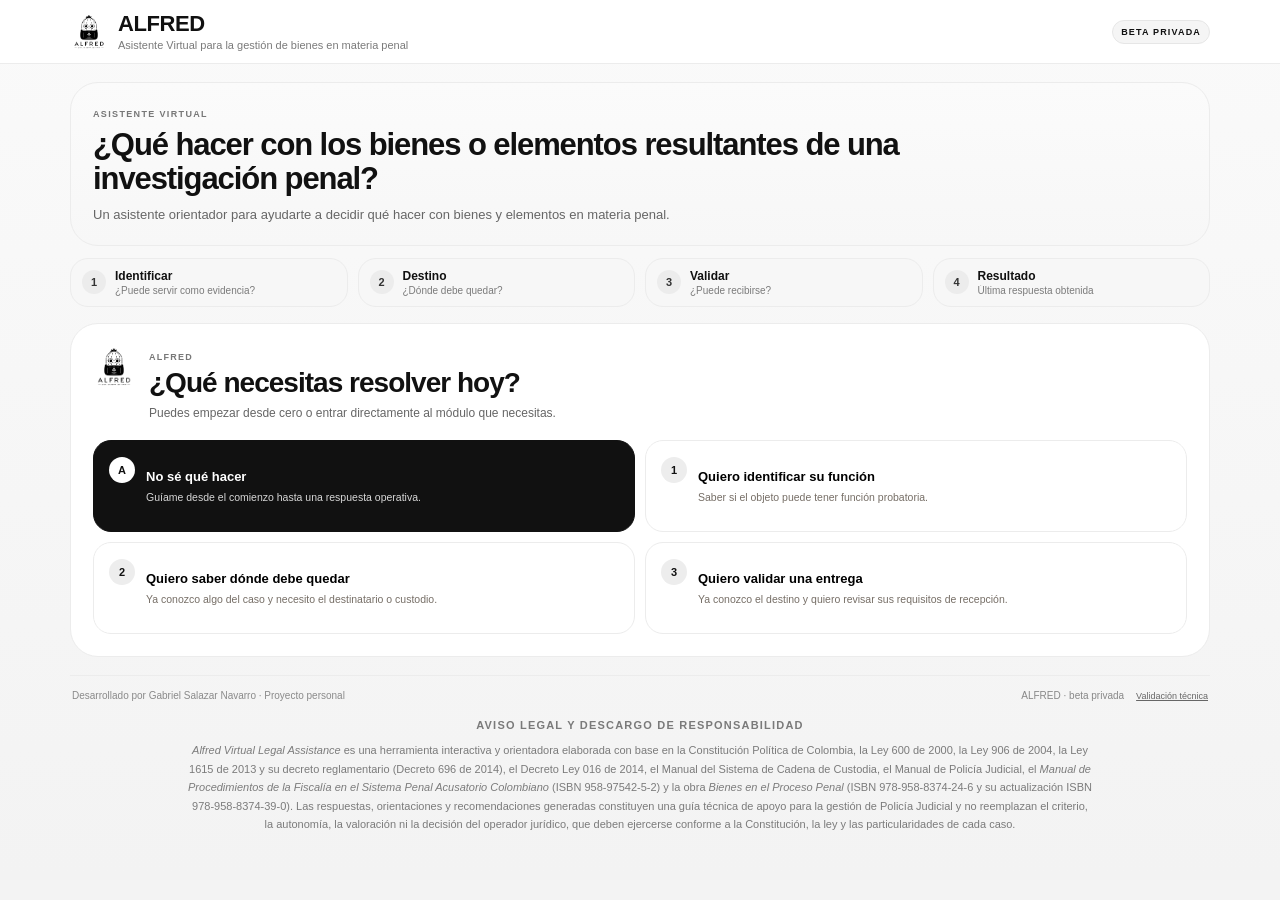
==== index.html @ ff70912f "ALFRED_webapp_v10_premium" ====
<!doctype html>
<html lang="es">
<head>
<meta charset="utf-8">
<meta name="viewport" content="width=device-width,initial-scale=1,viewport-fit=cover">
<meta name="theme-color" content="#171614">
<meta name="color-scheme" content="light">
<meta name="description" content="ALFRED: Asistente Virtual para la gestión de bienes en materia penal.">
<link rel="manifest" href="manifest.webmanifest">
<link rel="apple-touch-icon" href="assets/apple-touch-icon.png">
<link rel="icon" href="assets/icon-192.png">
<title>ALFRED · Asistente Virtual para la gestión de bienes en materia penal</title>
<link rel="stylesheet" href="styles.css">
</head>
<body>
<header class="topbar">
  <div class="topbarInner">
    <button id="brandHome" class="brand brandButton" type="button" aria-label="ALFRED, inicio">
      <img src="assets/alfred-mark.webp" alt="" class="brandMark">
      <span class="brandCopy"><strong>ALFRED</strong><small>Asistente Virtual para la gestión de bienes en materia penal</small></span>
    </button>
    <span class="beta">BETA PRIVADA</span>
  </div>
</header>

<div class="appShell">
  <section class="introPanel compactIntro">
    <div class="introCopy">
      <span class="eyebrow">ASISTENTE VIRTUAL</span>
      <h1>¿Qué hacer con los bienes o elementos resultantes de una investigación penal?</h1>
      <p>Un asistente orientador para ayudarte a decidir qué hacer con bienes y elementos en materia penal.</p>
    </div>
  </section>

  <nav class="phasebar interactivePhases" aria-label="Accesos de ALFRED">
    <button id="ph1" class="phase" type="button" data-module="identify"><b>1</b><span><strong>Identificar</strong><em>¿Puede servir como evidencia?</em></span></button>
    <button id="ph2" class="phase" type="button" data-module="destination"><b>2</b><span><strong>Destino</strong><em>¿Dónde debe quedar?</em></span></button>
    <button id="ph3" class="phase" type="button" data-module="validate"><b>3</b><span><strong>Validar</strong><em>¿Puede recibirse?</em></span></button>
    <button id="ph4" class="phase" type="button" data-module="result"><b>4</b><span><strong>Resultado</strong><em>Última respuesta obtenida</em></span></button>
  </nav>

  <div class="workspace">
    <aside id="routeSidebar" class="routeSidebar" aria-label="Ruta recorrida">
      <div class="routeHeader">
        <div><span class="routeLabel">Ruta recorrida</span><span id="routeCount" class="routeCount">0 pasos</span></div>
        <div class="routeActions"><button id="toggleRoute" class="textButton mobileOnly" type="button">Ver</button><button id="restart" class="textButton" type="button">Reiniciar</button></div>
      </div>
      <div id="routeBody" class="routeBody">
        <div id="history" class="history"></div>
        <button id="back" class="secondary fullWidth" disabled type="button">← Volver</button>
        <p class="sideHint">Responde hechos que puedas observar o verificar. No necesitas memorizar la norma.</p>
      </div>
    </aside>

    <main class="mainColumn">
      <div id="coherence" class="warn hidden"></div>

      <section id="homeCard" class="card homeCard">
        <div class="homeIntro">
          <img src="assets/alfred-mark.webp" alt="Alfred" class="homeAlfred">
          <div><span class="kicker">ALFRED</span><h2>¿Qué necesitas resolver hoy?</h2><p>Puedes empezar desde cero o entrar directamente al módulo que necesitas.</p></div>
        </div>
        <div class="moduleGrid">
          <button class="moduleCard featured" type="button" data-home="guided"><span class="moduleNumber">A</span><strong>No sé qué hacer</strong><small>Guíame desde el comienzo hasta una respuesta operativa.</small></button>
          <button class="moduleCard" type="button" data-home="identify"><span class="moduleNumber">1</span><strong>Quiero identificar su función</strong><small>Saber si el objeto puede tener función probatoria.</small></button>
          <button class="moduleCard" type="button" data-home="destination"><span class="moduleNumber">2</span><strong>Quiero saber dónde debe quedar</strong><small>Ya conozco algo del caso y necesito el destinatario o custodio.</small></button>
          <button class="moduleCard" type="button" data-home="validate"><span class="moduleNumber">3</span><strong>Quiero validar una entrega</strong><small>Ya conozco el destino y quiero revisar sus requisitos de recepción.</small></button>
        </div>
      </section>

      <section id="directDestCard" class="card hidden">
        <div class="cardHead"><span class="kicker">ACCESO DIRECTO · DESTINO</span><span class="assistantPill">Alfred orienta</span></div>
        <h2>¿Qué clase de elemento o bien tienes?</h2>
        <p class="intro">Este acceso es útil si ya conoces la categoría general. Si alguna opción te genera duda, vuelve a la ruta completa.</p>
        <div id="directDestOptions" class="options categoryOptions"></div>
        <div class="buttons"><button id="destGuided" class="secondary" type="button">No estoy seguro · usar ruta completa</button></div>
      </section>

      <section id="directValidateCard" class="card hidden">
        <div class="cardHead"><span class="kicker">ACCESO DIRECTO · VALIDAR</span><span class="assistantPill">Alfred verifica</span></div>
        <h2>¿Dónde necesitas entregarlo o dejarlo?</h2>
        <p class="intro">Selecciona el destinatario que ya tienes identificado. Alfred abrirá directamente su checklist.</p>
        <label class="searchLabel" for="destinationSearch">Buscar destino</label>
        <input id="destinationSearch" class="searchInput" type="search" placeholder="Ej. Almacén, FEAB, SAE, DIAN, Medicina Legal…" autocomplete="off">
        <div id="popularDestinations" class="popularGrid"></div>
        <details class="allDestinations"><summary>Ver todos los destinos disponibles</summary><div id="allDestinationList" class="options destinationList"></div></details>
      </section>

      <section id="identifyResultCard" class="card withArt hidden">
        <img src="assets/alfred-mark.webp" alt="Alfred orientando" class="stageArt">
        <span class="kicker">IDENTIFICACIÓN DE FUNCIÓN</span><h2 id="identifyResultTitle"></h2>
        <div id="identifyResultBody"></div>
        <div class="buttons"><button id="identifyContinue" class="primary" type="button">Continuar hasta saber qué hacer</button><button id="identifyHome" class="secondary" type="button">Volver al inicio</button></div>
      </section>

      <section id="lastResultCard" class="card withArt hidden">
        <img src="assets/alfred-mark.webp" alt="Alfred con resultado" class="stageArt">
        <span class="kicker">ÚLTIMO RESULTADO</span><h2 id="lastResultTitle">Tu último resultado</h2>
        <div id="lastResultBody"></div>
        <div class="buttons"><button id="lastResultNew" class="primary" type="button">Nueva consulta</button></div>
      </section>

      <section id="legalCard" class="card withArt hidden">
        <img src="assets/alfred-mark.webp" alt="Alfred preguntando" class="stageArt">
        <div class="cardHead"><div class="tags"><span id="nodeCode" class="tag internalCode"></span><span id="nodeKind" class="tag muted"></span></div><span class="assistantPill">Alfred te guía</span></div>
        <h2 id="nodeTitle"></h2>
        <p id="nodeIntro" class="intro"></p>
        <div id="options" class="options"></div>
        <button id="helpBtn" class="helpBtn" type="button">Alfred, explícame cómo decidir</button>
        <div id="helpPanel" class="helpPanel hidden"></div>
        <details class="legalDetails"><summary>Ver fundamento jurídico</summary><div id="legalDetails"></div></details>
      </section>

      <section id="destRouteCard" class="card withArt hidden">
        <img src="assets/alfred-mark.webp" alt="Alfred orientando" class="stageArt">
        <div class="cardHead"><div class="tags"><span id="drCode" class="tag internalCode"></span><span class="tag desttag">DESTINO</span></div><span class="assistantPill">Alfred orienta</span></div>
        <h2 id="drTitle"></h2><p id="drIntro" class="intro"></p>
        <div id="drOptions" class="options"></div>
        <button id="drHelpBtn" class="helpBtn" type="button">Alfred, explícame cómo decidir</button>
        <div id="drHelpPanel" class="helpPanel hidden"></div>
      </section>

      <section id="destinationCard" class="card withArt hidden">
        <img src="assets/alfred-mark.webp" alt="Alfred encontró el destino" class="stageArt">
        <div class="kicker">DESTINO QUE CORRESPONDE</div><h2 id="destTitle"></h2>
        <p class="destinationLead">Ya sabemos dónde debe quedar. Ahora puedes revisar si está listo para ser recibido allí.</p>
        <div id="destSummary" class="resultGrid"></div>
        <div class="buttons"><button id="validateBtn" class="primary" type="button">Validar requisitos de recepción</button><button id="destBack" class="secondary" type="button">← Revisar ruta</button></div>
        <details><summary>Ver fundamento del destino</summary><div id="destLegal"></div></details>
      </section>

      <section id="checkCard" class="card withArt hidden">
        <img src="assets/alfred-mark.webp" alt="Alfred verificando" class="stageArt">
        <div class="kicker">CHECKLIST DE RECEPCIÓN</div><h2 id="checkTitle"></h2>
        <p class="sub">Marca cada requisito según la situación real. Los requisitos condicionales permiten “No aplica”.</p>
        <div id="checkItems"></div>
        <div class="buttons"><button id="evaluateBtn" class="primary" type="button">Evaluar</button><button id="checkBack" class="secondary" type="button">← Volver al destino</button></div>
      </section>

      <section id="finalCard" class="card final withArt hidden">
        <img src="assets/alfred-mark.webp" alt="Alfred finalizó" class="stageArt">
        <div id="finalStatus" class="status"></div><h2 id="finalTitle"></h2>
        <div id="finalBody"></div>
        <div class="buttons"><button id="copy" class="primary" type="button">Copiar resultado</button><button id="again" class="secondary" type="button">Nueva consulta</button></div>
      </section>
    </main>
  </div>

  <footer class="footerBar">
    <div class="footerMini">Desarrollado por Gabriel Salazar Navarro · Proyecto personal</div>
    <div class="footerMeta"><span>ALFRED · beta privada</span><button id="testsBtn" class="footerLink" type="button">Validación técnica</button></div>
  </footer>
  <section class="legalDisclaimer">
    <h3>Aviso legal y descargo de responsabilidad</h3>
    <p><em>Alfred Virtual Legal Assistance</em> es una herramienta interactiva y orientadora elaborada con base en la Constitución Política de Colombia, la Ley 600 de 2000, la Ley 906 de 2004, la Ley 1615 de 2013 y su decreto reglamentario (Decreto 696 de 2014), el Decreto Ley 016 de 2014, el Manual del Sistema de Cadena de Custodia, el Manual de Policía Judicial, el <em>Manual de Procedimientos de la Fiscalía en el Sistema Penal Acusatorio Colombiano</em> (ISBN 958-97542-5-2) y la obra <em>Bienes en el Proceso Penal</em> (ISBN 978-958-8374-24-6 y su actualización ISBN 978-958-8374-39-0). Las respuestas, orientaciones y recomendaciones generadas constituyen una guía técnica de apoyo para la gestión de Policía Judicial y no reemplazan el criterio, la autonomía, la valoración ni la decisión del operador jurídico, que deben ejercerse conforme a la Constitución, la ley y las particularidades de cada caso.</p>
  </section>
</div>

<div id="modal" class="modal hidden"><div class="modalbox"><div class="modalhead"><div><span class="eyebrow">VALIDACIÓN TÉCNICA</span><h2>Casos de prueba de ALFRED</h2></div><button id="closeModal" class="modalGhost" type="button">Cerrar</button></div><div id="testList"></div></div></div>
<script src="data.js"></script><script src="app.js"></script>
</body></html>
---- styles.css ----
:root{
 --bg:#f7f6f3; --paper:#ffffff; --ink:#191816; --ink2:#2b2926; --muted:#716c66;
 --line:#e5e1dc; --line2:#efebe6; --gold:#ad7f53; --goldSoft:#f4ece3;
 --green:#2d6651; --greenBg:#eef7f2; --red:#974b45; --redBg:#fff3f1;
 --shadow:0 16px 42px rgba(28,23,18,.07); --shadowSm:0 7px 22px rgba(28,23,18,.045);
 --max:1180px;
}
*{box-sizing:border-box} html{scroll-behavior:smooth;background:var(--bg)} body{margin:0;background:linear-gradient(180deg,#fbfaf8 0,#f7f6f3 100%);color:var(--ink);font-family:Inter,Segoe UI,Arial,sans-serif;-webkit-font-smoothing:antialiased} button{font:inherit} .hidden{display:none!important}
.topbar{height:64px;background:rgba(255,255,255,.92);backdrop-filter:blur(12px);border-bottom:1px solid var(--line);position:sticky;top:0;z-index:20}.topbarInner{height:100%;max-width:var(--max);margin:auto;padding:0 20px;display:flex;align-items:center;justify-content:space-between}.brand{display:flex;align-items:center;gap:10px;color:inherit;text-decoration:none;min-width:0}.brandMark{width:42px;height:42px;object-fit:contain}.brandCopy{min-width:0}.brandCopy strong{display:block;font-family:Georgia,'Times New Roman',serif;font-size:22px;letter-spacing:.025em;line-height:1}.brandCopy small{display:block;font-size:11px;color:var(--muted);margin-top:4px;white-space:nowrap;overflow:hidden;text-overflow:ellipsis}.beta{font-size:9px;font-weight:900;letter-spacing:.13em;color:#755638;border:1px solid #decdbd;background:#faf5ef;border-radius:999px;padding:6px 8px}
.appShell{max-width:var(--max);margin:auto;padding:18px 20px 26px}.introPanel{min-height:156px;display:grid;grid-template-columns:minmax(0,1fr) 126px;gap:24px;align-items:center;background:linear-gradient(135deg,#f2ede7,#fff 65%);border:1px solid var(--line);border-radius:22px;padding:25px 28px;box-shadow:var(--shadow)}.introCopy{max-width:860px}.eyebrow,.kicker{font-size:9px;letter-spacing:.15em;text-transform:uppercase;font-weight:900;color:#78583a}.introPanel h1{font-family:Georgia,'Times New Roman',serif;font-weight:600;letter-spacing:-.02em;font-size:31px;line-height:1.13;margin:7px 0 9px}.introPanel p{font-size:13px;line-height:1.52;color:#5f5953;margin:0;max-width:780px}.introAlfred{width:118px;height:118px;object-fit:cover;border-radius:22px;mix-blend-mode:multiply;opacity:.92}
.phasebar{display:grid;grid-template-columns:repeat(4,1fr);gap:8px;margin:12px 0 16px}.phase{min-width:0;border:1px solid var(--line);background:#fff;border-radius:14px;padding:10px 11px;display:flex;align-items:center;gap:9px;color:var(--muted)}.phase b{display:grid;place-items:center;flex:0 0 auto;width:24px;height:24px;border-radius:50%;background:#f0ede9;color:#625a52;font-size:11px}.phase strong{display:block;font-size:11px;color:#3b3631}.phase em{display:block;font-style:normal;font-size:9px;margin-top:2px;white-space:nowrap;overflow:hidden;text-overflow:ellipsis}.phase.active{border-color:#d7c0aa;background:#fcf8f4;box-shadow:var(--shadowSm)}.phase.active b{background:var(--gold);color:#fff}
.workspace{display:grid;grid-template-columns:236px minmax(0,1fr);gap:18px;align-items:start}.routeSidebar{position:sticky;top:82px;background:#fff;border:1px solid var(--line);border-radius:18px;padding:14px;box-shadow:var(--shadowSm);max-height:calc(100vh - 102px);overflow:auto}.routeHeader{display:flex;align-items:center;justify-content:space-between;gap:8px;margin-bottom:9px}.routeLabel{display:block;font-size:9px;font-weight:900;letter-spacing:.13em;text-transform:uppercase;color:var(--muted)}.routeCount{display:block;font-size:10px;color:#938a82;margin-top:3px}.textButton{border:0;background:transparent;color:#795a3b;font-size:10px;font-weight:800;cursor:pointer;padding:4px}.textButton:hover{text-decoration:underline}.history{display:grid;gap:7px;margin-bottom:10px}.hist{background:#fdfcfa;border:1px solid var(--line2);border-left:3px solid #d7bea7;border-radius:10px;padding:8px 9px;font-size:10px}.hist b{display:block;color:#413a34;line-height:1.3;margin-bottom:2px}.hist span{color:#7d756e;line-height:1.3}.sideHint{font-size:10px;line-height:1.45;color:#81786f;background:#faf7f4;border:1px solid var(--line2);border-radius:11px;padding:9px;margin:10px 0 0}.fullWidth{width:100%}
.mainColumn{min-width:0}.warn{padding:11px 13px;border-radius:12px;font-size:11px;line-height:1.45;margin-bottom:12px;background:var(--redBg);border:1px solid #ead1ce}.card{position:relative;overflow:hidden;background:#fff;border:1px solid var(--line);border-radius:20px;padding:22px 24px;box-shadow:var(--shadow)}.withArt{padding-right:112px}.stageArt{position:absolute;right:18px;top:18px;width:72px;height:72px;object-fit:cover;border-radius:17px;mix-blend-mode:multiply;opacity:.92;pointer-events:none}.cardHead{display:flex;justify-content:space-between;align-items:center;gap:10px;flex-wrap:wrap}.tags{display:flex;gap:6px;align-items:center}.internalCode{display:none}.tag{font-size:8px;font-weight:900;letter-spacing:.08em;border:1px solid var(--line);background:#f7f4f1;color:#736b63;border-radius:999px;padding:5px 7px}.tag.desttag{background:#eef6f2;color:var(--green)}.assistantPill{font-size:9px;font-weight:800;color:#755334;background:var(--goldSoft);border:1px solid #ead8c6;border-radius:999px;padding:6px 8px}.card h2{font-family:Georgia,'Times New Roman',serif;font-weight:600;letter-spacing:-.018em;color:#25211e;font-size:28px;line-height:1.16;margin:10px 0 8px}.intro{font-size:13px;line-height:1.52;color:#655e57;margin:0 0 9px;max-width:780px}.question{font-size:18px;line-height:1.5;font-weight:680;color:#302b27;margin:0 0 18px;max-width:820px}.sub,.destinationLead{font-size:12px;line-height:1.5;color:var(--muted)}.options{display:grid;gap:9px}.option{position:relative;width:100%;text-align:left;background:#fff;border:1px solid var(--line);border-radius:14px;padding:13px 42px 13px 14px;cursor:pointer;box-shadow:0 4px 12px rgba(28,23,18,.025);transition:.16s ease}.option:after{content:'›';position:absolute;right:14px;top:50%;transform:translateY(-50%);font-size:20px;color:#a18a75}.option:hover{border-color:#d2b99f;background:#fdf9f5;transform:translateY(-1px);box-shadow:0 8px 20px rgba(28,23,18,.05)}.option strong{display:block;font-size:13px;color:#332e29;line-height:1.35}.option small{display:block;font-size:11px;color:#7a7169;margin-top:3px;line-height:1.38}.helpBtn{margin-top:15px;border:1px solid #e7d8ca;background:#fbf7f3;color:#6b4c31;border-radius:13px;padding:10px 12px;font-size:11px;font-weight:800;cursor:pointer}.helpPanel{margin-top:9px;border:1px solid #eadfd5;background:#fcfaf8;border-radius:14px;padding:12px}.helpLayout{display:grid;grid-template-columns:64px minmax(0,1fr);gap:11px}.helpMascot{width:64px;height:64px;object-fit:cover;border-radius:14px;mix-blend-mode:multiply}.helpNote{border-left:2px solid #d2b69c;padding-left:10px}.helpPanel h3{font-size:9px;letter-spacing:.12em;text-transform:uppercase;color:#78583b;margin:0 0 4px}.helpPanel p{font-size:11px;line-height:1.5;color:#5d554e;margin:0 0 10px}.helpPanel p:last-child{margin-bottom:0}
details{border-top:1px solid var(--line2);margin-top:18px;padding-top:12px}summary{cursor:pointer;color:#66584b;font-size:11px;font-weight:800}.detailGrid,.resultGrid{display:grid;grid-template-columns:1fr 1fr;gap:9px;margin-top:11px}.block{background:#fff;border:1px solid var(--line2);border-radius:12px;padding:10px 11px}.block.full{grid-column:1/-1}.block h3{margin:0 0 4px;font-size:8px;letter-spacing:.09em;text-transform:uppercase;color:#81786f}.block p{margin:0;font-size:11px;line-height:1.46;color:#544d46;white-space:pre-line}.buttons{display:flex;gap:8px;flex-wrap:wrap;margin-top:17px}.primary,.secondary{border-radius:11px;padding:9px 12px;font-size:11px;font-weight:800;cursor:pointer}.primary{background:#1c1916;color:#fff;border:1px solid #1c1916}.primary:hover{background:#2a2520}.secondary{background:#fff;color:#302b26;border:1px solid var(--line)}.secondary:disabled{opacity:.4}.checkItem{background:#fff;border:1px solid var(--line2);border-radius:14px;padding:12px;margin-bottom:8px}.checkHead{display:flex;justify-content:space-between;gap:8px}.checkHead b{font-size:12px;line-height:1.35}.cond{font-size:8px;color:#7c736b;border:1px solid var(--line2);background:#f6f3f0;border-radius:999px;padding:4px 6px;white-space:nowrap}.checkItem p{font-size:11px;line-height:1.45}.tri{display:flex;gap:6px;flex-wrap:wrap}.tri button{background:#fff;border:1px solid var(--line);border-radius:9px;padding:7px 9px;font-size:10px;cursor:pointer}.tri button.sel-yes{background:var(--greenBg);border-color:#b5d0c3;color:var(--green);font-weight:800}.tri button.sel-no{background:var(--redBg);border-color:#e2c0bc;color:var(--red);font-weight:800}.tri button.sel-na{background:#f3f0ec;font-weight:800}.status{display:inline-block;border-radius:999px;padding:6px 9px;font-size:9px;font-weight:900;letter-spacing:.08em;margin-bottom:5px}.status.good{background:var(--greenBg);color:var(--green)}.status.bad{background:var(--redBg);color:var(--red)}.status.mid{background:#f6efe6;color:#78552f}.missing{border-left:3px solid #c47a72;background:#fff8f7;padding:9px 10px;margin:7px 0;border-radius:0 9px 9px 0;font-size:11px}.missing b{display:block;margin-bottom:3px}
.footerBar{margin-top:18px;border-top:1px solid var(--line);padding:15px 2px 0;display:flex;align-items:center;justify-content:space-between;gap:20px;color:#817970;font-size:9px}.footerCredit{display:flex;align-items:center;gap:10px}.footerLogo{width:72px;height:auto;opacity:.72}.footerMeta{display:flex;gap:12px;align-items:center}.footerLink{border:0;background:transparent;color:#7f6246;font-size:9px;cursor:pointer;text-decoration:underline;padding:0}
.modal{position:fixed;inset:0;background:rgba(18,15,12,.44);backdrop-filter:blur(8px);padding:24px;overflow:auto;z-index:40}.modalbox{max-width:980px;margin:auto;background:#fff;border-radius:20px;padding:20px;box-shadow:var(--shadow)}.modalhead{display:flex;justify-content:space-between;gap:16px;border-bottom:1px solid var(--line);padding-bottom:11px}.modalhead h2{font-family:Georgia,'Times New Roman',serif;margin:4px 0 0;font-size:24px}.modalGhost{background:#fff;border:1px solid var(--line);border-radius:10px;padding:8px 10px;cursor:pointer}.test{border:1px solid var(--line2);border-radius:12px;padding:11px;margin-top:8px;font-size:11px}.pass{display:inline-block;background:var(--greenBg);color:var(--green);padding:3px 6px;border-radius:999px;font-size:8px;font-weight:900}.testcode{font-family:Consolas,monospace;background:#f7f3ef;border-radius:7px;padding:7px;font-size:9px;line-height:1.4}
/* Responsive mobile web app */
@media(max-width:760px){
 .topbar{height:58px}.topbarInner{padding:0 12px}.brandMark{width:37px;height:37px}.brandCopy strong{font-size:20px}.brandCopy small{font-size:9px;max-width:230px}.appShell{padding:10px 10px 18px}.introPanel{min-height:0;grid-template-columns:minmax(0,1fr) 74px;gap:9px;border-radius:17px;padding:17px 15px}.introPanel h1{font-size:23px;line-height:1.15;margin:5px 0 7px}.introPanel p{font-size:11px;line-height:1.47}.introAlfred{width:70px;height:70px;border-radius:15px}.eyebrow{font-size:8px}.phasebar{display:flex;overflow-x:auto;gap:6px;margin:9px 0 10px;padding-bottom:2px;scrollbar-width:none}.phasebar::-webkit-scrollbar{display:none}.phase{flex:0 0 128px;padding:8px 9px;border-radius:12px}.phase b{width:21px;height:21px;font-size:10px}.phase strong{font-size:10px}.phase em{font-size:8px}.workspace{display:flex;flex-direction:column;gap:9px}.routeSidebar{position:relative;top:auto;order:0;max-height:none;border-radius:14px;padding:10px;overflow:visible}.routeHeader{margin-bottom:6px}.history{display:flex;overflow-x:auto;gap:6px;margin:5px 0 8px;padding-bottom:2px;scrollbar-width:none}.history::-webkit-scrollbar{display:none}.hist{flex:0 0 172px;padding:7px 8px;font-size:9px}.sideHint{display:none}.fullWidth{width:auto}.routeSidebar>.secondary{font-size:10px;padding:7px 10px}.mainColumn{order:1}.card{border-radius:17px;padding:17px 15px}.withArt{padding-right:72px}.stageArt{right:13px;top:13px;width:48px;height:48px;border-radius:12px}.assistantPill{display:none}.tag{font-size:7px;padding:4px 6px}.card h2{font-size:24px;margin-top:8px}.intro{font-size:12px;line-height:1.5}.question{font-size:16px;line-height:1.46;margin-bottom:15px}.options{gap:7px}.option{border-radius:12px;padding:12px 36px 12px 12px}.option strong{font-size:12px}.option small{font-size:10px}.helpBtn{width:100%;font-size:10px;padding:10px 11px;border-radius:12px}.helpLayout{grid-template-columns:48px minmax(0,1fr);gap:8px}.helpMascot{width:48px;height:48px;border-radius:10px}.helpPanel p{font-size:10px}.detailGrid,.resultGrid{grid-template-columns:1fr}.block.full{grid-column:auto}.block p{font-size:10px}.buttons{flex-direction:column}.buttons>*{width:100%;min-height:42px}.checkHead{flex-direction:column}.cond{align-self:flex-start}.footerBar{flex-direction:column;align-items:flex-start;gap:8px;padding-top:12px}.footerLogo{width:62px}.footerMeta{width:100%;justify-content:space-between}.modal{padding:10px}.modalbox{border-radius:16px;padding:14px}
}
/* Dedicated mobile preview even on desktop */
.forceMobile{max-width:430px;margin:0 auto;box-shadow:0 0 0 1px #ddd,0 20px 80px rgba(0,0,0,.12);min-height:100vh}.forceMobile .topbarInner,.forceMobile .appShell{max-width:430px}.forceMobile .topbar{height:58px}.forceMobile .brandMark{width:37px;height:37px}.forceMobile .brandCopy small{display:none}.forceMobile .appShell{padding:10px}.forceMobile .introPanel{grid-template-columns:minmax(0,1fr) 74px;min-height:0;padding:17px 15px}.forceMobile .introPanel h1{font-size:23px}.forceMobile .introPanel p{font-size:11px}.forceMobile .introAlfred{width:70px;height:70px}.forceMobile .phasebar{display:flex;overflow-x:auto}.forceMobile .phase{flex:0 0 128px}.forceMobile .workspace{display:flex;flex-direction:column;gap:9px}.forceMobile .routeSidebar{position:relative;top:auto;max-height:none;padding:10px}.forceMobile .history{display:flex;overflow-x:auto}.forceMobile .hist{flex:0 0 172px}.forceMobile .sideHint{display:none}.forceMobile .card{padding:17px 15px}.forceMobile .withArt{padding-right:72px}.forceMobile .stageArt{width:48px;height:48px;right:13px;top:13px}.forceMobile .assistantPill{display:none}.forceMobile .card h2{font-size:24px}.forceMobile .question{font-size:16px}.forceMobile .detailGrid,.forceMobile .resultGrid{grid-template-columns:1fr}.forceMobile .buttons{flex-direction:column}.forceMobile .buttons>*{width:100%}.forceMobile .footerBar{flex-direction:column;align-items:flex-start}
/* desktop preview keeps desktop proportions */
.forceDesktop .appShell,.forceDesktop .topbarInner{max-width:1180px}


/* ===== v0.9 structural UX ===== */
.brandButton{border:0;background:transparent;padding:0;cursor:pointer;text-align:left}.brandCopy small{max-width:430px}.compactIntro{display:block;min-height:0;padding:20px 22px}.compactIntro h1{font-size:27px;max-width:850px}.compactIntro p{max-width:800px}.interactivePhases .phase{border:1px solid var(--line);cursor:pointer;text-align:left;font-family:inherit}.interactivePhases .phase:hover{border-color:#d0b79d;background:#fdf9f5}.homeMode .routeSidebar{display:none}.homeMode .workspace{grid-template-columns:1fr}.homeMode .mainColumn{max-width:none}.homeCard{padding:22px}.homeIntro{display:grid;grid-template-columns:80px minmax(0,1fr);gap:16px;align-items:center;margin-bottom:18px}.homeAlfred{width:76px;height:76px;border-radius:17px;object-fit:cover;mix-blend-mode:multiply}.kicker{font-size:9px;font-weight:900;letter-spacing:.14em;color:#7b5a3e}.homeIntro h2{margin:3px 0 5px}.homeIntro p{margin:0;color:var(--muted);font-size:12px;line-height:1.5}.moduleGrid{display:grid;grid-template-columns:repeat(2,minmax(0,1fr));gap:10px}.moduleCard{position:relative;border:1px solid var(--line);background:#fff;border-radius:16px;padding:16px 16px 16px 52px;text-align:left;cursor:pointer;min-height:92px}.moduleCard:hover{border-color:#d2b99f;background:#fdf9f5;transform:translateY(-1px)}.moduleCard.featured{background:#1d1a17;color:#fff;border-color:#1d1a17}.moduleCard.featured small{color:#d9d1ca}.moduleNumber{position:absolute;left:15px;top:16px;width:26px;height:26px;border-radius:50%;display:grid;place-items:center;background:#efe5dc;color:#6d4c31;font-size:11px;font-weight:900}.featured .moduleNumber{background:#c9a57e;color:#fff}.moduleCard strong{display:block;font-size:13px;line-height:1.35;margin-bottom:5px}.moduleCard small{display:block;color:#766e66;font-size:10.5px;line-height:1.42}.categoryOptions{grid-template-columns:1fr 1fr}.searchLabel{display:block;font-size:10px;font-weight:800;letter-spacing:.08em;text-transform:uppercase;color:#7a7169;margin:14px 0 6px}.searchInput{width:100%;border:1px solid var(--line);background:#fff;border-radius:13px;padding:12px 13px;font:inherit;font-size:12px;outline:none}.searchInput:focus{border-color:#cdb59c;box-shadow:0 0 0 3px rgba(184,138,89,.08)}.popularGrid{display:grid;grid-template-columns:repeat(2,minmax(0,1fr));gap:8px;margin-top:12px}.miniDest{border:1px solid var(--line);background:#fff;border-radius:12px;padding:11px;text-align:left;cursor:pointer}.miniDest:hover{background:#fdf9f5;border-color:#d2b99f}.miniDest strong{font-size:11px;line-height:1.35}.allDestinations{margin-top:13px}.destinationList{margin-top:10px}.emptyResult{padding:16px;background:#faf7f3;border:1px solid var(--line);border-radius:14px}.emptyResult p{font-size:12px;line-height:1.5;margin-top:0}.routeActions{display:flex;gap:8px}.mobileOnly{display:none}.stageArt{mix-blend-mode:multiply}
/* One question per screen: the H2 is the only question; intro is explanatory prose. */
.card h2{max-width:820px}.intro{max-width:820px}
@media(max-width:760px){
 .compactIntro{padding:15px 14px}.compactIntro h1{font-size:22px}.compactIntro p{font-size:10.5px}.interactivePhases .phase{flex:0 0 126px}.homeCard{padding:15px}.homeIntro{grid-template-columns:58px minmax(0,1fr);gap:10px}.homeAlfred{width:56px;height:56px;border-radius:13px}.moduleGrid{grid-template-columns:1fr}.moduleCard{min-height:78px}.categoryOptions{grid-template-columns:1fr}.popularGrid{grid-template-columns:1fr}.mobileOnly{display:inline}.routeBody.mobileCollapsed{display:none}.routeSidebar{padding:9px}.routeHeader{margin-bottom:0}.workspace{gap:8px}.withArt{padding-right:68px}.stageArt{width:46px;height:46px}.footerCredit span{display:none}
}
.forceMobile .moduleGrid{grid-template-columns:1fr}.forceMobile .categoryOptions{grid-template-columns:1fr}.forceMobile .popularGrid{grid-template-columns:1fr}.forceMobile .mobileOnly{display:inline}.forceMobile .routeBody.mobileCollapsed{display:none}.forceMobile .homeIntro{grid-template-columns:58px minmax(0,1fr)}.forceMobile .homeAlfred{width:56px;height:56px}.forceMobile.homeMode .routeSidebar{display:none}.forceMobile.homeMode .workspace{display:block}


/* ===== v1.0 premium monochrome aesthetic ===== */
:root{
 --bg:#f3f3f3; --paper:#ffffff; --ink:#111111; --ink2:#1b1b1b; --muted:#6f6f6f;
 --line:#e6e6e6; --line2:#f0f0f0; --gold:#111111; --goldSoft:#f6f6f6;
 --shadow:0 12px 40px rgba(0,0,0,.05); --shadowSm:0 6px 18px rgba(0,0,0,.04);
}
html{background:var(--bg)}
body{background:linear-gradient(180deg,#fafafa 0,#f3f3f3 100%); color:var(--ink);}
.topbar{background:rgba(255,255,255,.94); border-bottom:1px solid #ececec;}
.brandMark{width:38px;height:38px;filter:grayscale(1) contrast(1.15)}
.brandCopy strong{font-family:Inter,Segoe UI,Arial,sans-serif;font-weight:800;letter-spacing:-.02em;font-size:22px}
.brandCopy small{font-size:11px;color:#7a7a7a}
.beta{color:#111;background:#f5f5f5;border-color:#e6e6e6}
.compactIntro{background:linear-gradient(180deg,#fbfbfb,#f7f7f7); border:1px solid #ececec; border-radius:28px; box-shadow:none;}
.eyebrow,.kicker{color:#777}
.compactIntro h1,.card h2,.modalhead h2{font-family:Inter,Segoe UI,Arial,sans-serif;font-weight:800;letter-spacing:-.035em;color:#111}
.compactIntro h1{font-size:31px;line-height:1.1}
.compactIntro p,.intro,.sub,.destinationLead,.homeIntro p{color:#666}
.phasebar{gap:10px}
.phase,.interactivePhases .phase{background:#f7f7f7;border:1px solid #ececec;border-radius:18px;box-shadow:none;color:#666}
.phase b{background:#ececec;color:#333}
.phase strong{font-size:12px;color:#111}
.phase em{font-size:10px;color:#7b7b7b}
.phase.active{background:#ffffff;border-color:#dddddd;box-shadow:none}
.phase.active b{background:#111;color:#fff}
.routeSidebar{background:#fbfbfb;border:1px solid #ececec;border-radius:22px;box-shadow:none}
.routeLabel,.aside-title{color:#707070}
.hist{background:#fff;border:1px solid #ededed;border-left:3px solid #111; border-radius:14px}
.hist b{color:#111}.hist span,.sideHint,.routeCount{color:#767676}
.card{background:#fff;border:1px solid #ececec;border-radius:28px;box-shadow:none}
.withArt{padding-right:24px}
.stageArt,.homeAlfred{width:42px;height:42px;border-radius:0;mix-blend-mode:normal;opacity:1;filter:grayscale(1) contrast(1.1);object-fit:contain;background:transparent}
.stageArt{position:static;display:block;margin-bottom:8px}
.homeIntro{grid-template-columns:42px minmax(0,1fr);gap:14px;align-items:start}
.cardHead{margin-bottom:6px}.assistantPill{background:#f6f6f6;border-color:#ececec;color:#444}
.option,.moduleCard,.miniDest,.searchInput,.block,.checkItem,.helpPanel{border-color:#ececec;box-shadow:none}
.option,.moduleCard,.miniDest,.block,.checkItem{border-radius:18px}
.option:hover,.moduleCard:hover,.miniDest:hover,.interactivePhases .phase:hover{background:#fafafa;border-color:#d9d9d9;transform:none;box-shadow:none}
.moduleCard.featured{background:#111;border-color:#111;color:#fff}
.moduleCard.featured small{color:#d8d8d8}
.moduleNumber{background:#ededed;color:#111}.featured .moduleNumber{background:#fff;color:#111}
.helpBtn{background:#111;color:#fff;border:1px solid #111;border-radius:14px}
.helpBtn:hover{background:#242424}
.helpPanel{background:#fafafa;border-radius:18px}.helpPanel h3{color:#555}.helpNote{border-left:2px solid #111}
summary{color:#333}
.primary{background:#111;border-color:#111;color:#fff;border-radius:14px}
.primary:hover{background:#222}
.secondary{background:#fff;border:1px solid #e5e5e5;color:#111;border-radius:14px}
.searchInput{background:#fff;border-radius:16px}.searchInput:focus{border-color:#999;box-shadow:0 0 0 3px rgba(0,0,0,.04)}
.footerBar{margin-top:18px;padding-top:14px;border-top:1px solid #ececec;display:flex;justify-content:space-between;align-items:center;color:#888;font-size:10px}
.footerLogo{display:none}.footerMini{font-size:10px;color:#8a8a8a}.footerLink{color:#666}
.legalDisclaimer{max-width:920px;margin:18px auto 6px;padding:0 8px 8px;text-align:center}
.legalDisclaimer h3{margin:0 0 10px;font-size:11px;letter-spacing:.11em;text-transform:uppercase;color:#7a7a7a;font-weight:800}
.legalDisclaimer p{margin:0 auto;font-size:11px;line-height:1.68;color:#7b7b7b;text-align:center}
.legalDisclaimer em{font-style:italic}
.status.mid{background:#f3f3f3;color:#444}
.emptyResult{background:#fafafa;border-color:#ececec}
.modalbox{border:1px solid #ececec;box-shadow:0 20px 80px rgba(0,0,0,.12)}
.testcode{background:#f7f7f7}
@media(max-width:760px){
 .compactIntro{padding:17px 16px;border-radius:22px}
 .compactIntro h1{font-size:24px}
 .phase,.interactivePhases .phase{border-radius:15px}
 .routeSidebar,.card{border-radius:18px}
 .withArt{padding-right:15px}
 .stageArt{width:34px;height:34px;margin-bottom:6px}
 .homeIntro{grid-template-columns:34px minmax(0,1fr)}
 .legalDisclaimer{padding-bottom:4px}
 .legalDisclaimer p{font-size:10px;line-height:1.6}
}
.forceMobile .withArt{padding-right:15px}
.forceMobile .stageArt{position:static;width:34px;height:34px;margin-bottom:6px}
.forceMobile .homeIntro{grid-template-columns:34px minmax(0,1fr)}
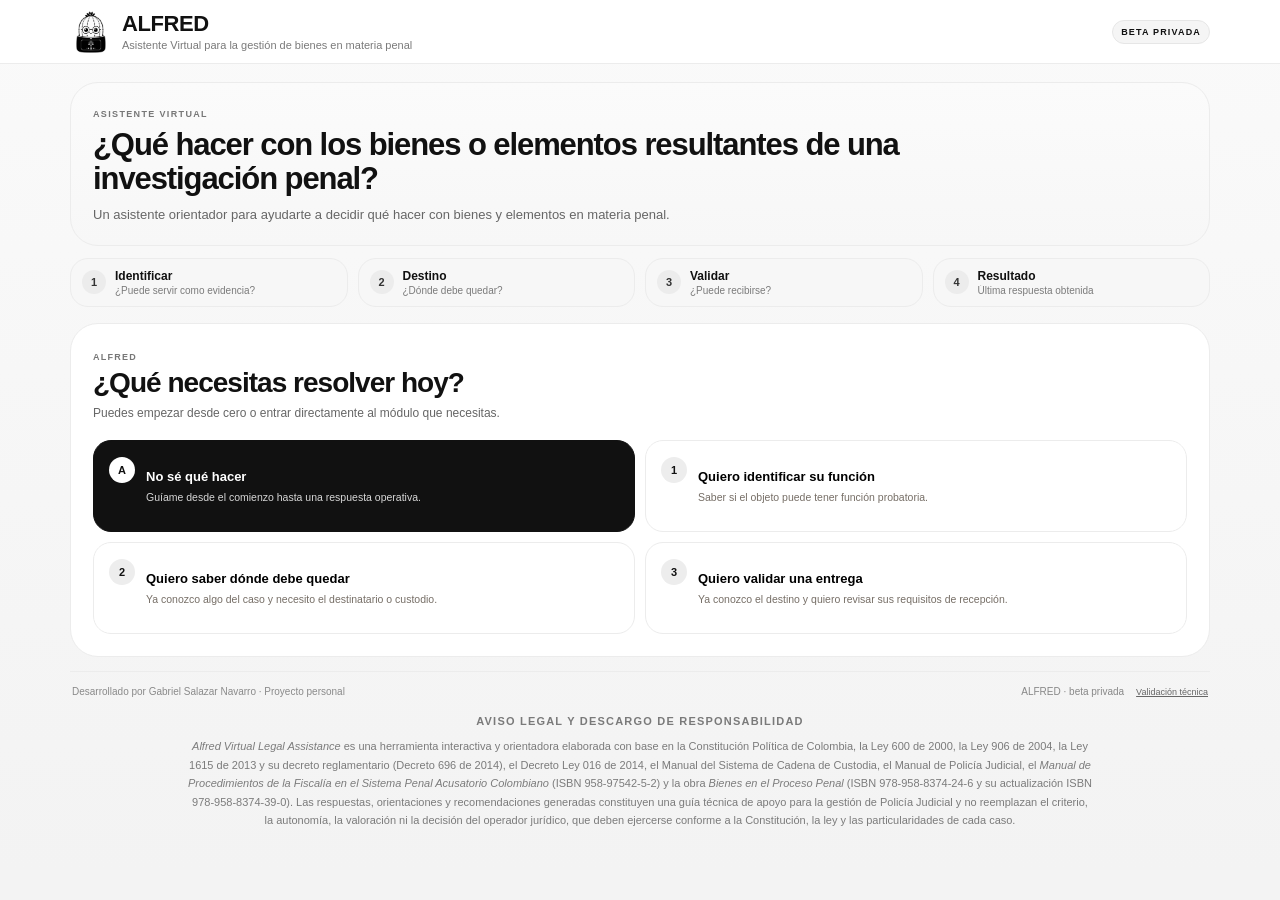
==== commit 23d244b8: "ALFRED Web App v1.1 Branding" ====
--- a/index.html
+++ b/index.html
@@ -6,9 +6,19 @@
 <meta name="theme-color" content="#171614">
 <meta name="color-scheme" content="light">
 <meta name="description" content="ALFRED: Asistente Virtual para la gestión de bienes en materia penal.">
+<meta property="og:type" content="website">
+<meta property="og:title" content="ALFRED">
+<meta property="og:description" content="Asistente Virtual para la gestión de bienes en materia penal">
+<meta property="og:url" content="https://gasalanava.github.io/AlfredVirtualLegalAssistanceGaSaLaNaVa/">
+<meta property="og:image" content="https://gasalanava.github.io/AlfredVirtualLegalAssistanceGaSaLaNaVa/assets/alfred-social-preview.jpg">
+<meta property="og:image:alt" content="ALFRED, asistente virtual para la gestión de bienes en materia penal">
+<meta name="twitter:card" content="summary_large_image">
+<meta name="twitter:title" content="ALFRED">
+<meta name="twitter:description" content="Asistente Virtual para la gestión de bienes en materia penal">
+<meta name="twitter:image" content="https://gasalanava.github.io/AlfredVirtualLegalAssistanceGaSaLaNaVa/assets/alfred-social-preview.jpg">
 <link rel="manifest" href="manifest.webmanifest">
-<link rel="apple-touch-icon" href="assets/apple-touch-icon.png">
-<link rel="icon" href="assets/icon-192.png">
+<link rel="apple-touch-icon" href="assets/alfred-official-logo.jpg">
+<link rel="icon" href="assets/alfred-official-logo.jpg">
 <title>ALFRED · Asistente Virtual para la gestión de bienes en materia penal</title>
 <link rel="stylesheet" href="styles.css">
 </head>
@@ -16,7 +26,7 @@
 <header class="topbar">
   <div class="topbarInner">
     <button id="brandHome" class="brand brandButton" type="button" aria-label="ALFRED, inicio">
-      <img src="assets/alfred-mark.webp" alt="" class="brandMark">
+      <img src="assets/alfred-official-logo.jpg" alt="ALFRED" class="brandMark">
       <span class="brandCopy"><strong>ALFRED</strong><small>Asistente Virtual para la gestión de bienes en materia penal</small></span>
     </button>
     <span class="beta">BETA PRIVADA</span>
@@ -50,6 +60,9 @@
         <button id="back" class="secondary fullWidth" disabled type="button">← Volver</button>
         <p class="sideHint">Responde hechos que puedas observar o verificar. No necesitas memorizar la norma.</p>
       </div>
+      <div class="sidebarBrandPanel">
+        <img src="assets/alfred-official-lockup.jpg" alt="ALFRED · Asistente Virtual para la gestión de bienes en materia penal" class="sidebarBrandImage">
+      </div>
     </aside>
 
     <main class="mainColumn">
@@ -57,7 +70,6 @@
 
       <section id="homeCard" class="card homeCard">
         <div class="homeIntro">
-          <img src="assets/alfred-mark.webp" alt="Alfred" class="homeAlfred">
           <div><span class="kicker">ALFRED</span><h2>¿Qué necesitas resolver hoy?</h2><p>Puedes empezar desde cero o entrar directamente al módulo que necesitas.</p></div>
         </div>
         <div class="moduleGrid">
@@ -87,21 +99,18 @@
       </section>
 
       <section id="identifyResultCard" class="card withArt hidden">
-        <img src="assets/alfred-mark.webp" alt="Alfred orientando" class="stageArt">
         <span class="kicker">IDENTIFICACIÓN DE FUNCIÓN</span><h2 id="identifyResultTitle"></h2>
         <div id="identifyResultBody"></div>
         <div class="buttons"><button id="identifyContinue" class="primary" type="button">Continuar hasta saber qué hacer</button><button id="identifyHome" class="secondary" type="button">Volver al inicio</button></div>
       </section>
 
       <section id="lastResultCard" class="card withArt hidden">
-        <img src="assets/alfred-mark.webp" alt="Alfred con resultado" class="stageArt">
         <span class="kicker">ÚLTIMO RESULTADO</span><h2 id="lastResultTitle">Tu último resultado</h2>
         <div id="lastResultBody"></div>
         <div class="buttons"><button id="lastResultNew" class="primary" type="button">Nueva consulta</button></div>
       </section>
 
       <section id="legalCard" class="card withArt hidden">
-        <img src="assets/alfred-mark.webp" alt="Alfred preguntando" class="stageArt">
         <div class="cardHead"><div class="tags"><span id="nodeCode" class="tag internalCode"></span><span id="nodeKind" class="tag muted"></span></div><span class="assistantPill">Alfred te guía</span></div>
         <h2 id="nodeTitle"></h2>
         <p id="nodeIntro" class="intro"></p>
@@ -112,7 +121,6 @@
       </section>
 
       <section id="destRouteCard" class="card withArt hidden">
-        <img src="assets/alfred-mark.webp" alt="Alfred orientando" class="stageArt">
         <div class="cardHead"><div class="tags"><span id="drCode" class="tag internalCode"></span><span class="tag desttag">DESTINO</span></div><span class="assistantPill">Alfred orienta</span></div>
         <h2 id="drTitle"></h2><p id="drIntro" class="intro"></p>
         <div id="drOptions" class="options"></div>
@@ -121,7 +129,6 @@
       </section>
 
       <section id="destinationCard" class="card withArt hidden">
-        <img src="assets/alfred-mark.webp" alt="Alfred encontró el destino" class="stageArt">
         <div class="kicker">DESTINO QUE CORRESPONDE</div><h2 id="destTitle"></h2>
         <p class="destinationLead">Ya sabemos dónde debe quedar. Ahora puedes revisar si está listo para ser recibido allí.</p>
         <div id="destSummary" class="resultGrid"></div>
@@ -130,7 +137,6 @@
       </section>
 
       <section id="checkCard" class="card withArt hidden">
-        <img src="assets/alfred-mark.webp" alt="Alfred verificando" class="stageArt">
         <div class="kicker">CHECKLIST DE RECEPCIÓN</div><h2 id="checkTitle"></h2>
         <p class="sub">Marca cada requisito según la situación real. Los requisitos condicionales permiten “No aplica”.</p>
         <div id="checkItems"></div>
@@ -138,7 +144,6 @@
       </section>
 
       <section id="finalCard" class="card final withArt hidden">
-        <img src="assets/alfred-mark.webp" alt="Alfred finalizó" class="stageArt">
         <div id="finalStatus" class="status"></div><h2 id="finalTitle"></h2>
         <div id="finalBody"></div>
         <div class="buttons"><button id="copy" class="primary" type="button">Copiar resultado</button><button id="again" class="secondary" type="button">Nueva consulta</button></div>
--- a/styles.css
+++ b/styles.css
@@ -108,3 +108,19 @@
 .forceMobile .withArt{padding-right:15px}
 .forceMobile .stageArt{position:static;width:34px;height:34px;margin-bottom:6px}
 .forceMobile .homeIntro{grid-template-columns:34px minmax(0,1fr)}
+
+
+/* ===== v1.1 brand placement and social preview ===== */
+.brandMark{width:42px;height:42px;border-radius:10px;object-fit:cover;filter:none}
+.homeIntro{grid-template-columns:1fr !important;gap:0 !important}
+.homeAlfred,.stageArt{display:none !important}
+.withArt{padding-right:24px !important}
+.routeSidebar{display:flex;flex-direction:column;gap:14px}
+.sidebarBrandPanel{margin-top:2px;padding:10px 8px 2px;border-top:1px solid #ececec;display:flex;justify-content:center;align-items:center}
+.sidebarBrandImage{display:block;max-width:170px;width:100%;height:auto;object-fit:contain;filter:none}
+.footerBar{margin-top:14px}
+@media(max-width:760px){
+  .sidebarBrandPanel{padding-top:8px}
+  .sidebarBrandImage{max-width:145px}
+}
+.forceMobile .sidebarBrandImage{max-width:145px}
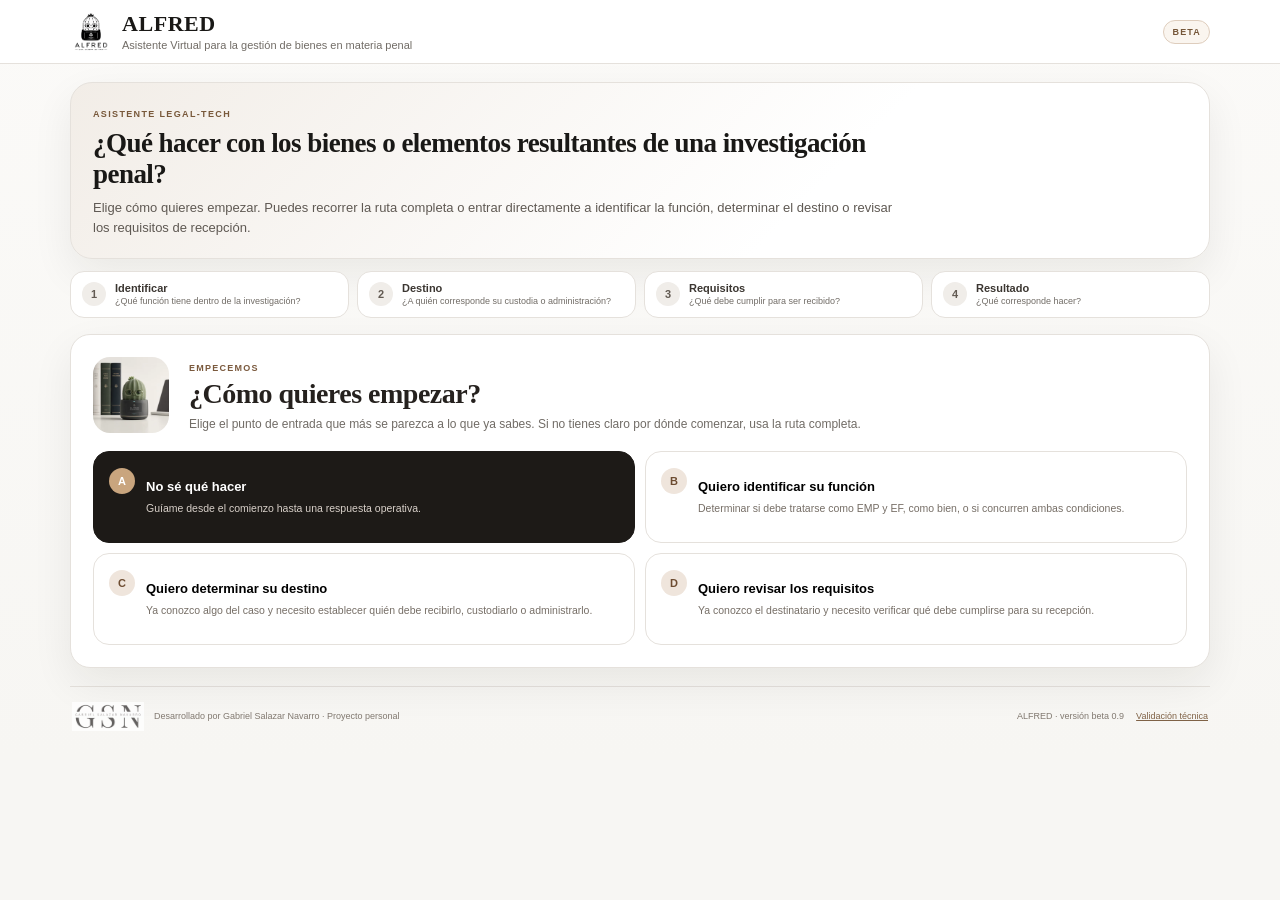
==== commit 617895b0: "ALFRED_webapp_v12" ====
--- a/index.html
+++ b/index.html
@@ -6,19 +6,9 @@
 <meta name="theme-color" content="#171614">
 <meta name="color-scheme" content="light">
 <meta name="description" content="ALFRED: Asistente Virtual para la gestión de bienes en materia penal.">
-<meta property="og:type" content="website">
-<meta property="og:title" content="ALFRED">
-<meta property="og:description" content="Asistente Virtual para la gestión de bienes en materia penal">
-<meta property="og:url" content="https://gasalanava.github.io/AlfredVirtualLegalAssistanceGaSaLaNaVa/">
-<meta property="og:image" content="https://gasalanava.github.io/AlfredVirtualLegalAssistanceGaSaLaNaVa/assets/alfred-social-preview.jpg">
-<meta property="og:image:alt" content="ALFRED, asistente virtual para la gestión de bienes en materia penal">
-<meta name="twitter:card" content="summary_large_image">
-<meta name="twitter:title" content="ALFRED">
-<meta name="twitter:description" content="Asistente Virtual para la gestión de bienes en materia penal">
-<meta name="twitter:image" content="https://gasalanava.github.io/AlfredVirtualLegalAssistanceGaSaLaNaVa/assets/alfred-social-preview.jpg">
 <link rel="manifest" href="manifest.webmanifest">
-<link rel="apple-touch-icon" href="assets/alfred-official-logo.jpg">
-<link rel="icon" href="assets/alfred-official-logo.jpg">
+<link rel="apple-touch-icon" href="assets/apple-touch-icon.png">
+<link rel="icon" href="assets/icon-192.png">
 <title>ALFRED · Asistente Virtual para la gestión de bienes en materia penal</title>
 <link rel="stylesheet" href="styles.css">
 </head>
@@ -26,27 +16,27 @@
 <header class="topbar">
   <div class="topbarInner">
     <button id="brandHome" class="brand brandButton" type="button" aria-label="ALFRED, inicio">
-      <img src="assets/alfred-official-logo.jpg" alt="ALFRED" class="brandMark">
+      <img src="assets/alfred-mark.webp" alt="" class="brandMark">
       <span class="brandCopy"><strong>ALFRED</strong><small>Asistente Virtual para la gestión de bienes en materia penal</small></span>
     </button>
-    <span class="beta">BETA PRIVADA</span>
+    <span class="beta">BETA</span>
   </div>
 </header>
 
 <div class="appShell">
   <section class="introPanel compactIntro">
     <div class="introCopy">
-      <span class="eyebrow">ASISTENTE VIRTUAL</span>
+      <span class="eyebrow">ASISTENTE LEGAL-TECH</span>
       <h1>¿Qué hacer con los bienes o elementos resultantes de una investigación penal?</h1>
-      <p>Un asistente orientador para ayudarte a decidir qué hacer con bienes y elementos en materia penal.</p>
+      <p>Elige cómo quieres empezar. Puedes recorrer la ruta completa o entrar directamente a identificar la función, determinar el destino o revisar los requisitos de recepción.</p>
     </div>
   </section>
 
-  <nav class="phasebar interactivePhases" aria-label="Accesos de ALFRED">
-    <button id="ph1" class="phase" type="button" data-module="identify"><b>1</b><span><strong>Identificar</strong><em>¿Puede servir como evidencia?</em></span></button>
-    <button id="ph2" class="phase" type="button" data-module="destination"><b>2</b><span><strong>Destino</strong><em>¿Dónde debe quedar?</em></span></button>
-    <button id="ph3" class="phase" type="button" data-module="validate"><b>3</b><span><strong>Validar</strong><em>¿Puede recibirse?</em></span></button>
-    <button id="ph4" class="phase" type="button" data-module="result"><b>4</b><span><strong>Resultado</strong><em>Última respuesta obtenida</em></span></button>
+  <nav class="phasebar interactivePhases" aria-label="Etapas de ALFRED">
+    <button id="ph1" class="phase" type="button" data-module="identify"><b>1</b><span><strong>Identificar</strong><em>¿Qué función tiene dentro de la investigación?</em></span></button>
+    <button id="ph2" class="phase" type="button" data-module="destination"><b>2</b><span><strong>Destino</strong><em>¿A quién corresponde su custodia o administración?</em></span></button>
+    <button id="ph3" class="phase" type="button" data-module="validate"><b>3</b><span><strong>Requisitos</strong><em>¿Qué debe cumplir para ser recibido?</em></span></button>
+    <button id="ph4" class="phase" type="button" data-module="result"><b>4</b><span><strong>Resultado</strong><em>¿Qué corresponde hacer?</em></span></button>
   </nav>
 
   <div class="workspace">
@@ -60,9 +50,6 @@
         <button id="back" class="secondary fullWidth" disabled type="button">← Volver</button>
         <p class="sideHint">Responde hechos que puedas observar o verificar. No necesitas memorizar la norma.</p>
       </div>
-      <div class="sidebarBrandPanel">
-        <img src="assets/alfred-official-lockup.jpg" alt="ALFRED · Asistente Virtual para la gestión de bienes en materia penal" class="sidebarBrandImage">
-      </div>
     </aside>
 
     <main class="mainColumn">
@@ -70,13 +57,14 @@
 
       <section id="homeCard" class="card homeCard">
         <div class="homeIntro">
-          <div><span class="kicker">ALFRED</span><h2>¿Qué necesitas resolver hoy?</h2><p>Puedes empezar desde cero o entrar directamente al módulo que necesitas.</p></div>
+          <img src="assets/alfred-main.webp" alt="Alfred" class="homeAlfred">
+          <div><span class="kicker">EMPECEMOS</span><h2>¿Cómo quieres empezar?</h2><p>Elige el punto de entrada que más se parezca a lo que ya sabes. Si no tienes claro por dónde comenzar, usa la ruta completa.</p></div>
         </div>
         <div class="moduleGrid">
           <button class="moduleCard featured" type="button" data-home="guided"><span class="moduleNumber">A</span><strong>No sé qué hacer</strong><small>Guíame desde el comienzo hasta una respuesta operativa.</small></button>
-          <button class="moduleCard" type="button" data-home="identify"><span class="moduleNumber">1</span><strong>Quiero identificar su función</strong><small>Saber si el objeto puede tener función probatoria.</small></button>
-          <button class="moduleCard" type="button" data-home="destination"><span class="moduleNumber">2</span><strong>Quiero saber dónde debe quedar</strong><small>Ya conozco algo del caso y necesito el destinatario o custodio.</small></button>
-          <button class="moduleCard" type="button" data-home="validate"><span class="moduleNumber">3</span><strong>Quiero validar una entrega</strong><small>Ya conozco el destino y quiero revisar sus requisitos de recepción.</small></button>
+          <button class="moduleCard" type="button" data-home="identify"><span class="moduleNumber">B</span><strong>Quiero identificar su función</strong><small>Determinar si debe tratarse como EMP y EF, como bien, o si concurren ambas condiciones.</small></button>
+          <button class="moduleCard" type="button" data-home="destination"><span class="moduleNumber">C</span><strong>Quiero determinar su destino</strong><small>Ya conozco algo del caso y necesito establecer quién debe recibirlo, custodiarlo o administrarlo.</small></button>
+          <button class="moduleCard" type="button" data-home="validate"><span class="moduleNumber">D</span><strong>Quiero revisar los requisitos</strong><small>Ya conozco el destinatario y necesito verificar qué debe cumplirse para su recepción.</small></button>
         </div>
       </section>
 
@@ -89,9 +77,9 @@
       </section>
 
       <section id="directValidateCard" class="card hidden">
-        <div class="cardHead"><span class="kicker">ACCESO DIRECTO · VALIDAR</span><span class="assistantPill">Alfred verifica</span></div>
-        <h2>¿Dónde necesitas entregarlo o dejarlo?</h2>
-        <p class="intro">Selecciona el destinatario que ya tienes identificado. Alfred abrirá directamente su checklist.</p>
+        <div class="cardHead"><span class="kicker">ACCESO DIRECTO · REQUISITOS</span><span class="assistantPill">Alfred verifica</span></div>
+        <h2>Selecciona el destinatario</h2>
+        <p class="intro">Elige la entidad, área o custodio que ya tienes identificado. Alfred te mostrará los requisitos de recepción aplicables.</p>
         <label class="searchLabel" for="destinationSearch">Buscar destino</label>
         <input id="destinationSearch" class="searchInput" type="search" placeholder="Ej. Almacén, FEAB, SAE, DIAN, Medicina Legal…" autocomplete="off">
         <div id="popularDestinations" class="popularGrid"></div>
@@ -99,18 +87,21 @@
       </section>
 
       <section id="identifyResultCard" class="card withArt hidden">
+        <img src="assets/alfred-idea.webp" alt="Alfred orientando" class="stageArt">
         <span class="kicker">IDENTIFICACIÓN DE FUNCIÓN</span><h2 id="identifyResultTitle"></h2>
         <div id="identifyResultBody"></div>
         <div class="buttons"><button id="identifyContinue" class="primary" type="button">Continuar hasta saber qué hacer</button><button id="identifyHome" class="secondary" type="button">Volver al inicio</button></div>
       </section>
 
       <section id="lastResultCard" class="card withArt hidden">
+        <img src="assets/alfred-done.webp" alt="Alfred con resultado" class="stageArt">
         <span class="kicker">ÚLTIMO RESULTADO</span><h2 id="lastResultTitle">Tu último resultado</h2>
         <div id="lastResultBody"></div>
         <div class="buttons"><button id="lastResultNew" class="primary" type="button">Nueva consulta</button></div>
       </section>
 
       <section id="legalCard" class="card withArt hidden">
+        <img src="assets/alfred-curious.webp" alt="Alfred preguntando" class="stageArt">
         <div class="cardHead"><div class="tags"><span id="nodeCode" class="tag internalCode"></span><span id="nodeKind" class="tag muted"></span></div><span class="assistantPill">Alfred te guía</span></div>
         <h2 id="nodeTitle"></h2>
         <p id="nodeIntro" class="intro"></p>
@@ -121,6 +112,7 @@
       </section>
 
       <section id="destRouteCard" class="card withArt hidden">
+        <img src="assets/alfred-idea.webp" alt="Alfred orientando" class="stageArt">
         <div class="cardHead"><div class="tags"><span id="drCode" class="tag internalCode"></span><span class="tag desttag">DESTINO</span></div><span class="assistantPill">Alfred orienta</span></div>
         <h2 id="drTitle"></h2><p id="drIntro" class="intro"></p>
         <div id="drOptions" class="options"></div>
@@ -129,14 +121,16 @@
       </section>
 
       <section id="destinationCard" class="card withArt hidden">
+        <img src="assets/alfred-idea.webp" alt="Alfred encontró el destino" class="stageArt">
         <div class="kicker">DESTINO QUE CORRESPONDE</div><h2 id="destTitle"></h2>
-        <p class="destinationLead">Ya sabemos dónde debe quedar. Ahora puedes revisar si está listo para ser recibido allí.</p>
+        <p class="destinationLead">Ya identificamos a quién corresponde su recepción, custodia o administración. Ahora puedes revisar los requisitos aplicables.</p>
         <div id="destSummary" class="resultGrid"></div>
-        <div class="buttons"><button id="validateBtn" class="primary" type="button">Validar requisitos de recepción</button><button id="destBack" class="secondary" type="button">← Revisar ruta</button></div>
+        <div class="buttons"><button id="validateBtn" class="primary" type="button">Revisar requisitos de recepción</button><button id="destBack" class="secondary" type="button">← Revisar ruta</button></div>
         <details><summary>Ver fundamento del destino</summary><div id="destLegal"></div></details>
       </section>
 
       <section id="checkCard" class="card withArt hidden">
+        <img src="assets/alfred-main.webp" alt="Alfred verificando" class="stageArt">
         <div class="kicker">CHECKLIST DE RECEPCIÓN</div><h2 id="checkTitle"></h2>
         <p class="sub">Marca cada requisito según la situación real. Los requisitos condicionales permiten “No aplica”.</p>
         <div id="checkItems"></div>
@@ -144,6 +138,7 @@
       </section>
 
       <section id="finalCard" class="card final withArt hidden">
+        <img src="assets/alfred-done.webp" alt="Alfred finalizó" class="stageArt">
         <div id="finalStatus" class="status"></div><h2 id="finalTitle"></h2>
         <div id="finalBody"></div>
         <div class="buttons"><button id="copy" class="primary" type="button">Copiar resultado</button><button id="again" class="secondary" type="button">Nueva consulta</button></div>
@@ -152,13 +147,9 @@
   </div>
 
   <footer class="footerBar">
-    <div class="footerMini">Desarrollado por Gabriel Salazar Navarro · Proyecto personal</div>
-    <div class="footerMeta"><span>ALFRED · beta privada</span><button id="testsBtn" class="footerLink" type="button">Validación técnica</button></div>
+    <div class="footerCredit"><img src="assets/gsn-logo.webp" alt="Gabriel Salazar Navarro" class="footerLogo"><span>Desarrollado por Gabriel Salazar Navarro · Proyecto personal</span></div>
+    <div class="footerMeta"><span>ALFRED · versión beta 0.9</span><button id="testsBtn" class="footerLink" type="button">Validación técnica</button></div>
   </footer>
-  <section class="legalDisclaimer">
-    <h3>Aviso legal y descargo de responsabilidad</h3>
-    <p><em>Alfred Virtual Legal Assistance</em> es una herramienta interactiva y orientadora elaborada con base en la Constitución Política de Colombia, la Ley 600 de 2000, la Ley 906 de 2004, la Ley 1615 de 2013 y su decreto reglamentario (Decreto 696 de 2014), el Decreto Ley 016 de 2014, el Manual del Sistema de Cadena de Custodia, el Manual de Policía Judicial, el <em>Manual de Procedimientos de la Fiscalía en el Sistema Penal Acusatorio Colombiano</em> (ISBN 958-97542-5-2) y la obra <em>Bienes en el Proceso Penal</em> (ISBN 978-958-8374-24-6 y su actualización ISBN 978-958-8374-39-0). Las respuestas, orientaciones y recomendaciones generadas constituyen una guía técnica de apoyo para la gestión de Policía Judicial y no reemplazan el criterio, la autonomía, la valoración ni la decisión del operador jurídico, que deben ejercerse conforme a la Constitución, la ley y las particularidades de cada caso.</p>
-  </section>
 </div>
 
 <div id="modal" class="modal hidden"><div class="modalbox"><div class="modalhead"><div><span class="eyebrow">VALIDACIÓN TÉCNICA</span><h2>Casos de prueba de ALFRED</h2></div><button id="closeModal" class="modalGhost" type="button">Cerrar</button></div><div id="testList"></div></div></div>
--- a/styles.css
+++ b/styles.css
@@ -9,7 +9,7 @@
 *{box-sizing:border-box} html{scroll-behavior:smooth;background:var(--bg)} body{margin:0;background:linear-gradient(180deg,#fbfaf8 0,#f7f6f3 100%);color:var(--ink);font-family:Inter,Segoe UI,Arial,sans-serif;-webkit-font-smoothing:antialiased} button{font:inherit} .hidden{display:none!important}
 .topbar{height:64px;background:rgba(255,255,255,.92);backdrop-filter:blur(12px);border-bottom:1px solid var(--line);position:sticky;top:0;z-index:20}.topbarInner{height:100%;max-width:var(--max);margin:auto;padding:0 20px;display:flex;align-items:center;justify-content:space-between}.brand{display:flex;align-items:center;gap:10px;color:inherit;text-decoration:none;min-width:0}.brandMark{width:42px;height:42px;object-fit:contain}.brandCopy{min-width:0}.brandCopy strong{display:block;font-family:Georgia,'Times New Roman',serif;font-size:22px;letter-spacing:.025em;line-height:1}.brandCopy small{display:block;font-size:11px;color:var(--muted);margin-top:4px;white-space:nowrap;overflow:hidden;text-overflow:ellipsis}.beta{font-size:9px;font-weight:900;letter-spacing:.13em;color:#755638;border:1px solid #decdbd;background:#faf5ef;border-radius:999px;padding:6px 8px}
 .appShell{max-width:var(--max);margin:auto;padding:18px 20px 26px}.introPanel{min-height:156px;display:grid;grid-template-columns:minmax(0,1fr) 126px;gap:24px;align-items:center;background:linear-gradient(135deg,#f2ede7,#fff 65%);border:1px solid var(--line);border-radius:22px;padding:25px 28px;box-shadow:var(--shadow)}.introCopy{max-width:860px}.eyebrow,.kicker{font-size:9px;letter-spacing:.15em;text-transform:uppercase;font-weight:900;color:#78583a}.introPanel h1{font-family:Georgia,'Times New Roman',serif;font-weight:600;letter-spacing:-.02em;font-size:31px;line-height:1.13;margin:7px 0 9px}.introPanel p{font-size:13px;line-height:1.52;color:#5f5953;margin:0;max-width:780px}.introAlfred{width:118px;height:118px;object-fit:cover;border-radius:22px;mix-blend-mode:multiply;opacity:.92}
-.phasebar{display:grid;grid-template-columns:repeat(4,1fr);gap:8px;margin:12px 0 16px}.phase{min-width:0;border:1px solid var(--line);background:#fff;border-radius:14px;padding:10px 11px;display:flex;align-items:center;gap:9px;color:var(--muted)}.phase b{display:grid;place-items:center;flex:0 0 auto;width:24px;height:24px;border-radius:50%;background:#f0ede9;color:#625a52;font-size:11px}.phase strong{display:block;font-size:11px;color:#3b3631}.phase em{display:block;font-style:normal;font-size:9px;margin-top:2px;white-space:nowrap;overflow:hidden;text-overflow:ellipsis}.phase.active{border-color:#d7c0aa;background:#fcf8f4;box-shadow:var(--shadowSm)}.phase.active b{background:var(--gold);color:#fff}
+.phasebar{display:grid;grid-template-columns:repeat(4,1fr);gap:8px;margin:12px 0 16px}.phase{min-width:0;border:1px solid var(--line);background:#fff;border-radius:14px;padding:10px 11px;display:flex;align-items:center;gap:9px;color:var(--muted)}.phase b{display:grid;place-items:center;flex:0 0 auto;width:24px;height:24px;border-radius:50%;background:#f0ede9;color:#625a52;font-size:11px}.phase strong{display:block;font-size:11px;color:#3b3631}.phase em{display:block;font-style:normal;font-size:9px;line-height:1.25;margin-top:2px;white-space:normal;overflow:visible;text-overflow:clip}.phase.active{border-color:#d7c0aa;background:#fcf8f4;box-shadow:var(--shadowSm)}.phase.active b{background:var(--gold);color:#fff}
 .workspace{display:grid;grid-template-columns:236px minmax(0,1fr);gap:18px;align-items:start}.routeSidebar{position:sticky;top:82px;background:#fff;border:1px solid var(--line);border-radius:18px;padding:14px;box-shadow:var(--shadowSm);max-height:calc(100vh - 102px);overflow:auto}.routeHeader{display:flex;align-items:center;justify-content:space-between;gap:8px;margin-bottom:9px}.routeLabel{display:block;font-size:9px;font-weight:900;letter-spacing:.13em;text-transform:uppercase;color:var(--muted)}.routeCount{display:block;font-size:10px;color:#938a82;margin-top:3px}.textButton{border:0;background:transparent;color:#795a3b;font-size:10px;font-weight:800;cursor:pointer;padding:4px}.textButton:hover{text-decoration:underline}.history{display:grid;gap:7px;margin-bottom:10px}.hist{background:#fdfcfa;border:1px solid var(--line2);border-left:3px solid #d7bea7;border-radius:10px;padding:8px 9px;font-size:10px}.hist b{display:block;color:#413a34;line-height:1.3;margin-bottom:2px}.hist span{color:#7d756e;line-height:1.3}.sideHint{font-size:10px;line-height:1.45;color:#81786f;background:#faf7f4;border:1px solid var(--line2);border-radius:11px;padding:9px;margin:10px 0 0}.fullWidth{width:100%}
 .mainColumn{min-width:0}.warn{padding:11px 13px;border-radius:12px;font-size:11px;line-height:1.45;margin-bottom:12px;background:var(--redBg);border:1px solid #ead1ce}.card{position:relative;overflow:hidden;background:#fff;border:1px solid var(--line);border-radius:20px;padding:22px 24px;box-shadow:var(--shadow)}.withArt{padding-right:112px}.stageArt{position:absolute;right:18px;top:18px;width:72px;height:72px;object-fit:cover;border-radius:17px;mix-blend-mode:multiply;opacity:.92;pointer-events:none}.cardHead{display:flex;justify-content:space-between;align-items:center;gap:10px;flex-wrap:wrap}.tags{display:flex;gap:6px;align-items:center}.internalCode{display:none}.tag{font-size:8px;font-weight:900;letter-spacing:.08em;border:1px solid var(--line);background:#f7f4f1;color:#736b63;border-radius:999px;padding:5px 7px}.tag.desttag{background:#eef6f2;color:var(--green)}.assistantPill{font-size:9px;font-weight:800;color:#755334;background:var(--goldSoft);border:1px solid #ead8c6;border-radius:999px;padding:6px 8px}.card h2{font-family:Georgia,'Times New Roman',serif;font-weight:600;letter-spacing:-.018em;color:#25211e;font-size:28px;line-height:1.16;margin:10px 0 8px}.intro{font-size:13px;line-height:1.52;color:#655e57;margin:0 0 9px;max-width:780px}.question{font-size:18px;line-height:1.5;font-weight:680;color:#302b27;margin:0 0 18px;max-width:820px}.sub,.destinationLead{font-size:12px;line-height:1.5;color:var(--muted)}.options{display:grid;gap:9px}.option{position:relative;width:100%;text-align:left;background:#fff;border:1px solid var(--line);border-radius:14px;padding:13px 42px 13px 14px;cursor:pointer;box-shadow:0 4px 12px rgba(28,23,18,.025);transition:.16s ease}.option:after{content:'›';position:absolute;right:14px;top:50%;transform:translateY(-50%);font-size:20px;color:#a18a75}.option:hover{border-color:#d2b99f;background:#fdf9f5;transform:translateY(-1px);box-shadow:0 8px 20px rgba(28,23,18,.05)}.option strong{display:block;font-size:13px;color:#332e29;line-height:1.35}.option small{display:block;font-size:11px;color:#7a7169;margin-top:3px;line-height:1.38}.helpBtn{margin-top:15px;border:1px solid #e7d8ca;background:#fbf7f3;color:#6b4c31;border-radius:13px;padding:10px 12px;font-size:11px;font-weight:800;cursor:pointer}.helpPanel{margin-top:9px;border:1px solid #eadfd5;background:#fcfaf8;border-radius:14px;padding:12px}.helpLayout{display:grid;grid-template-columns:64px minmax(0,1fr);gap:11px}.helpMascot{width:64px;height:64px;object-fit:cover;border-radius:14px;mix-blend-mode:multiply}.helpNote{border-left:2px solid #d2b69c;padding-left:10px}.helpPanel h3{font-size:9px;letter-spacing:.12em;text-transform:uppercase;color:#78583b;margin:0 0 4px}.helpPanel p{font-size:11px;line-height:1.5;color:#5d554e;margin:0 0 10px}.helpPanel p:last-child{margin-bottom:0}
 details{border-top:1px solid var(--line2);margin-top:18px;padding-top:12px}summary{cursor:pointer;color:#66584b;font-size:11px;font-weight:800}.detailGrid,.resultGrid{display:grid;grid-template-columns:1fr 1fr;gap:9px;margin-top:11px}.block{background:#fff;border:1px solid var(--line2);border-radius:12px;padding:10px 11px}.block.full{grid-column:1/-1}.block h3{margin:0 0 4px;font-size:8px;letter-spacing:.09em;text-transform:uppercase;color:#81786f}.block p{margin:0;font-size:11px;line-height:1.46;color:#544d46;white-space:pre-line}.buttons{display:flex;gap:8px;flex-wrap:wrap;margin-top:17px}.primary,.secondary{border-radius:11px;padding:9px 12px;font-size:11px;font-weight:800;cursor:pointer}.primary{background:#1c1916;color:#fff;border:1px solid #1c1916}.primary:hover{background:#2a2520}.secondary{background:#fff;color:#302b26;border:1px solid var(--line)}.secondary:disabled{opacity:.4}.checkItem{background:#fff;border:1px solid var(--line2);border-radius:14px;padding:12px;margin-bottom:8px}.checkHead{display:flex;justify-content:space-between;gap:8px}.checkHead b{font-size:12px;line-height:1.35}.cond{font-size:8px;color:#7c736b;border:1px solid var(--line2);background:#f6f3f0;border-radius:999px;padding:4px 6px;white-space:nowrap}.checkItem p{font-size:11px;line-height:1.45}.tri{display:flex;gap:6px;flex-wrap:wrap}.tri button{background:#fff;border:1px solid var(--line);border-radius:9px;padding:7px 9px;font-size:10px;cursor:pointer}.tri button.sel-yes{background:var(--greenBg);border-color:#b5d0c3;color:var(--green);font-weight:800}.tri button.sel-no{background:var(--redBg);border-color:#e2c0bc;color:var(--red);font-weight:800}.tri button.sel-na{background:#f3f0ec;font-weight:800}.status{display:inline-block;border-radius:999px;padding:6px 9px;font-size:9px;font-weight:900;letter-spacing:.08em;margin-bottom:5px}.status.good{background:var(--greenBg);color:var(--green)}.status.bad{background:var(--redBg);color:var(--red)}.status.mid{background:#f6efe6;color:#78552f}.missing{border-left:3px solid #c47a72;background:#fff8f7;padding:9px 10px;margin:7px 0;border-radius:0 9px 9px 0;font-size:11px}.missing b{display:block;margin-bottom:3px}
@@ -33,94 +33,3 @@
  .compactIntro{padding:15px 14px}.compactIntro h1{font-size:22px}.compactIntro p{font-size:10.5px}.interactivePhases .phase{flex:0 0 126px}.homeCard{padding:15px}.homeIntro{grid-template-columns:58px minmax(0,1fr);gap:10px}.homeAlfred{width:56px;height:56px;border-radius:13px}.moduleGrid{grid-template-columns:1fr}.moduleCard{min-height:78px}.categoryOptions{grid-template-columns:1fr}.popularGrid{grid-template-columns:1fr}.mobileOnly{display:inline}.routeBody.mobileCollapsed{display:none}.routeSidebar{padding:9px}.routeHeader{margin-bottom:0}.workspace{gap:8px}.withArt{padding-right:68px}.stageArt{width:46px;height:46px}.footerCredit span{display:none}
 }
 .forceMobile .moduleGrid{grid-template-columns:1fr}.forceMobile .categoryOptions{grid-template-columns:1fr}.forceMobile .popularGrid{grid-template-columns:1fr}.forceMobile .mobileOnly{display:inline}.forceMobile .routeBody.mobileCollapsed{display:none}.forceMobile .homeIntro{grid-template-columns:58px minmax(0,1fr)}.forceMobile .homeAlfred{width:56px;height:56px}.forceMobile.homeMode .routeSidebar{display:none}.forceMobile.homeMode .workspace{display:block}
-
-
-/* ===== v1.0 premium monochrome aesthetic ===== */
-:root{
- --bg:#f3f3f3; --paper:#ffffff; --ink:#111111; --ink2:#1b1b1b; --muted:#6f6f6f;
- --line:#e6e6e6; --line2:#f0f0f0; --gold:#111111; --goldSoft:#f6f6f6;
- --shadow:0 12px 40px rgba(0,0,0,.05); --shadowSm:0 6px 18px rgba(0,0,0,.04);
-}
-html{background:var(--bg)}
-body{background:linear-gradient(180deg,#fafafa 0,#f3f3f3 100%); color:var(--ink);}
-.topbar{background:rgba(255,255,255,.94); border-bottom:1px solid #ececec;}
-.brandMark{width:38px;height:38px;filter:grayscale(1) contrast(1.15)}
-.brandCopy strong{font-family:Inter,Segoe UI,Arial,sans-serif;font-weight:800;letter-spacing:-.02em;font-size:22px}
-.brandCopy small{font-size:11px;color:#7a7a7a}
-.beta{color:#111;background:#f5f5f5;border-color:#e6e6e6}
-.compactIntro{background:linear-gradient(180deg,#fbfbfb,#f7f7f7); border:1px solid #ececec; border-radius:28px; box-shadow:none;}
-.eyebrow,.kicker{color:#777}
-.compactIntro h1,.card h2,.modalhead h2{font-family:Inter,Segoe UI,Arial,sans-serif;font-weight:800;letter-spacing:-.035em;color:#111}
-.compactIntro h1{font-size:31px;line-height:1.1}
-.compactIntro p,.intro,.sub,.destinationLead,.homeIntro p{color:#666}
-.phasebar{gap:10px}
-.phase,.interactivePhases .phase{background:#f7f7f7;border:1px solid #ececec;border-radius:18px;box-shadow:none;color:#666}
-.phase b{background:#ececec;color:#333}
-.phase strong{font-size:12px;color:#111}
-.phase em{font-size:10px;color:#7b7b7b}
-.phase.active{background:#ffffff;border-color:#dddddd;box-shadow:none}
-.phase.active b{background:#111;color:#fff}
-.routeSidebar{background:#fbfbfb;border:1px solid #ececec;border-radius:22px;box-shadow:none}
-.routeLabel,.aside-title{color:#707070}
-.hist{background:#fff;border:1px solid #ededed;border-left:3px solid #111; border-radius:14px}
-.hist b{color:#111}.hist span,.sideHint,.routeCount{color:#767676}
-.card{background:#fff;border:1px solid #ececec;border-radius:28px;box-shadow:none}
-.withArt{padding-right:24px}
-.stageArt,.homeAlfred{width:42px;height:42px;border-radius:0;mix-blend-mode:normal;opacity:1;filter:grayscale(1) contrast(1.1);object-fit:contain;background:transparent}
-.stageArt{position:static;display:block;margin-bottom:8px}
-.homeIntro{grid-template-columns:42px minmax(0,1fr);gap:14px;align-items:start}
-.cardHead{margin-bottom:6px}.assistantPill{background:#f6f6f6;border-color:#ececec;color:#444}
-.option,.moduleCard,.miniDest,.searchInput,.block,.checkItem,.helpPanel{border-color:#ececec;box-shadow:none}
-.option,.moduleCard,.miniDest,.block,.checkItem{border-radius:18px}
-.option:hover,.moduleCard:hover,.miniDest:hover,.interactivePhases .phase:hover{background:#fafafa;border-color:#d9d9d9;transform:none;box-shadow:none}
-.moduleCard.featured{background:#111;border-color:#111;color:#fff}
-.moduleCard.featured small{color:#d8d8d8}
-.moduleNumber{background:#ededed;color:#111}.featured .moduleNumber{background:#fff;color:#111}
-.helpBtn{background:#111;color:#fff;border:1px solid #111;border-radius:14px}
-.helpBtn:hover{background:#242424}
-.helpPanel{background:#fafafa;border-radius:18px}.helpPanel h3{color:#555}.helpNote{border-left:2px solid #111}
-summary{color:#333}
-.primary{background:#111;border-color:#111;color:#fff;border-radius:14px}
-.primary:hover{background:#222}
-.secondary{background:#fff;border:1px solid #e5e5e5;color:#111;border-radius:14px}
-.searchInput{background:#fff;border-radius:16px}.searchInput:focus{border-color:#999;box-shadow:0 0 0 3px rgba(0,0,0,.04)}
-.footerBar{margin-top:18px;padding-top:14px;border-top:1px solid #ececec;display:flex;justify-content:space-between;align-items:center;color:#888;font-size:10px}
-.footerLogo{display:none}.footerMini{font-size:10px;color:#8a8a8a}.footerLink{color:#666}
-.legalDisclaimer{max-width:920px;margin:18px auto 6px;padding:0 8px 8px;text-align:center}
-.legalDisclaimer h3{margin:0 0 10px;font-size:11px;letter-spacing:.11em;text-transform:uppercase;color:#7a7a7a;font-weight:800}
-.legalDisclaimer p{margin:0 auto;font-size:11px;line-height:1.68;color:#7b7b7b;text-align:center}
-.legalDisclaimer em{font-style:italic}
-.status.mid{background:#f3f3f3;color:#444}
-.emptyResult{background:#fafafa;border-color:#ececec}
-.modalbox{border:1px solid #ececec;box-shadow:0 20px 80px rgba(0,0,0,.12)}
-.testcode{background:#f7f7f7}
-@media(max-width:760px){
- .compactIntro{padding:17px 16px;border-radius:22px}
- .compactIntro h1{font-size:24px}
- .phase,.interactivePhases .phase{border-radius:15px}
- .routeSidebar,.card{border-radius:18px}
- .withArt{padding-right:15px}
- .stageArt{width:34px;height:34px;margin-bottom:6px}
- .homeIntro{grid-template-columns:34px minmax(0,1fr)}
- .legalDisclaimer{padding-bottom:4px}
- .legalDisclaimer p{font-size:10px;line-height:1.6}
-}
-.forceMobile .withArt{padding-right:15px}
-.forceMobile .stageArt{position:static;width:34px;height:34px;margin-bottom:6px}
-.forceMobile .homeIntro{grid-template-columns:34px minmax(0,1fr)}
-
-
-/* ===== v1.1 brand placement and social preview ===== */
-.brandMark{width:42px;height:42px;border-radius:10px;object-fit:cover;filter:none}
-.homeIntro{grid-template-columns:1fr !important;gap:0 !important}
-.homeAlfred,.stageArt{display:none !important}
-.withArt{padding-right:24px !important}
-.routeSidebar{display:flex;flex-direction:column;gap:14px}
-.sidebarBrandPanel{margin-top:2px;padding:10px 8px 2px;border-top:1px solid #ececec;display:flex;justify-content:center;align-items:center}
-.sidebarBrandImage{display:block;max-width:170px;width:100%;height:auto;object-fit:contain;filter:none}
-.footerBar{margin-top:14px}
-@media(max-width:760px){
-  .sidebarBrandPanel{padding-top:8px}
-  .sidebarBrandImage{max-width:145px}
-}
-.forceMobile .sidebarBrandImage{max-width:145px}
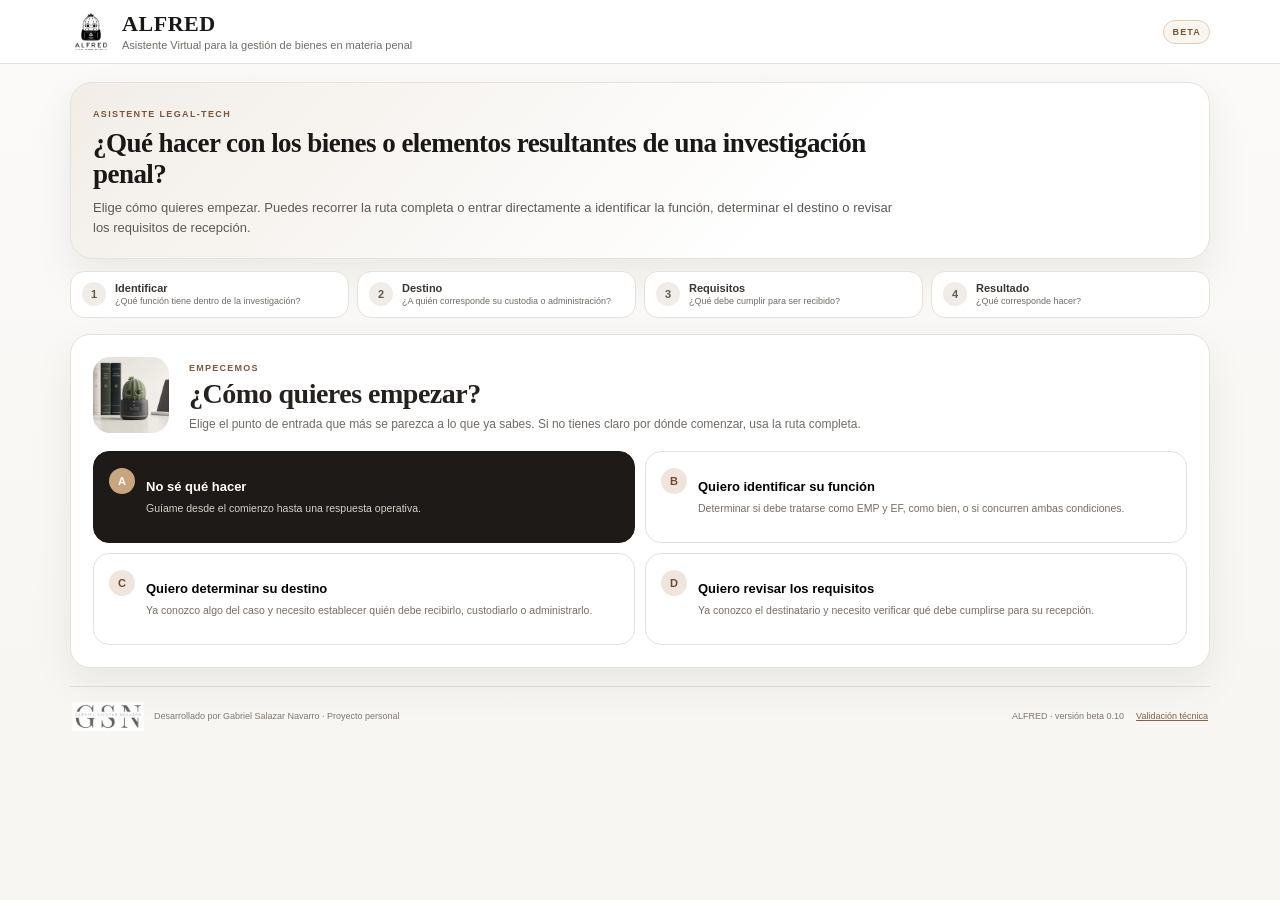
==== commit f231c90a: "ALFRED_webapp_v15" ====
--- a/index.html
+++ b/index.html
@@ -88,7 +88,7 @@
 
       <section id="identifyResultCard" class="card withArt hidden">
         <img src="assets/alfred-idea.webp" alt="Alfred orientando" class="stageArt">
-        <span class="kicker">IDENTIFICACIÓN DE FUNCIÓN</span><h2 id="identifyResultTitle"></h2>
+        <span class="kicker">RESULTADO DE IDENTIFICACIÓN</span><h2 id="identifyResultTitle"></h2>
         <div id="identifyResultBody"></div>
         <div class="buttons"><button id="identifyContinue" class="primary" type="button">Continuar hasta saber qué hacer</button><button id="identifyHome" class="secondary" type="button">Volver al inicio</button></div>
       </section>
@@ -129,10 +129,27 @@
         <details><summary>Ver fundamento del destino</summary><div id="destLegal"></div></details>
       </section>
 
+      <section id="dispositionCard" class="card withArt hidden">
+        <img src="assets/alfred-idea.webp" alt="Alfred orientando" class="stageArt">
+        <div class="kicker">TRATAMIENTO / DISPOSICIÓN FINAL</div><h2 id="dispTitle"></h2>
+        <p class="destinationLead">La destrucción no elimina la etapa de custodia. Alfred separa quién responde por el bien mientras existe, qué debe preservarse, quién decide y quién ejecuta la disposición.</p>
+        <div id="dispSummary" class="resultGrid"></div>
+        <div class="buttons"><button id="dispositionValidateBtn" class="primary" type="button">Revisar requisitos para la destrucción</button><button id="dispositionBack" class="secondary" type="button">← Revisar ruta</button></div>
+        <details><summary>Ver fundamento de la disposición</summary><div id="dispLegal"></div></details>
+      </section>
+
+      <section id="temporaryCard" class="card final withArt hidden">
+        <img src="assets/alfred-idea.webp" alt="Alfred orientando" class="stageArt">
+        <div id="tempStatus" class="status mid"></div><h2 id="tempTitle"></h2>
+        <div id="tempBody"></div>
+        <div class="buttons"><button id="tempResume" class="primary" type="button">Revisar nuevamente</button><button id="tempBack" class="secondary" type="button">← Revisar ruta</button><button id="tempHome" class="secondary" type="button">Nueva consulta</button></div>
+        <details><summary>Ver fundamento jurídico</summary><div id="tempLegal"></div></details>
+      </section>
+
       <section id="checkCard" class="card withArt hidden">
         <img src="assets/alfred-main.webp" alt="Alfred verificando" class="stageArt">
-        <div class="kicker">CHECKLIST DE RECEPCIÓN</div><h2 id="checkTitle"></h2>
-        <p class="sub">Marca cada requisito según la situación real. Los requisitos condicionales permiten “No aplica”.</p>
+        <div id="checkKicker" class="kicker">CHECKLIST DE RECEPCIÓN</div><h2 id="checkTitle"></h2>
+        <p id="checkSub" class="sub">Marca cada requisito según la situación real. Los requisitos condicionales permiten “No aplica”.</p>
         <div id="checkItems"></div>
         <div class="buttons"><button id="evaluateBtn" class="primary" type="button">Evaluar</button><button id="checkBack" class="secondary" type="button">← Volver al destino</button></div>
       </section>
@@ -148,7 +165,7 @@
 
   <footer class="footerBar">
     <div class="footerCredit"><img src="assets/gsn-logo.webp" alt="Gabriel Salazar Navarro" class="footerLogo"><span>Desarrollado por Gabriel Salazar Navarro · Proyecto personal</span></div>
-    <div class="footerMeta"><span>ALFRED · versión beta 0.9</span><button id="testsBtn" class="footerLink" type="button">Validación técnica</button></div>
+    <div class="footerMeta"><span>ALFRED · versión beta 0.10</span><button id="testsBtn" class="footerLink" type="button">Validación técnica</button></div>
   </footer>
 </div>
 
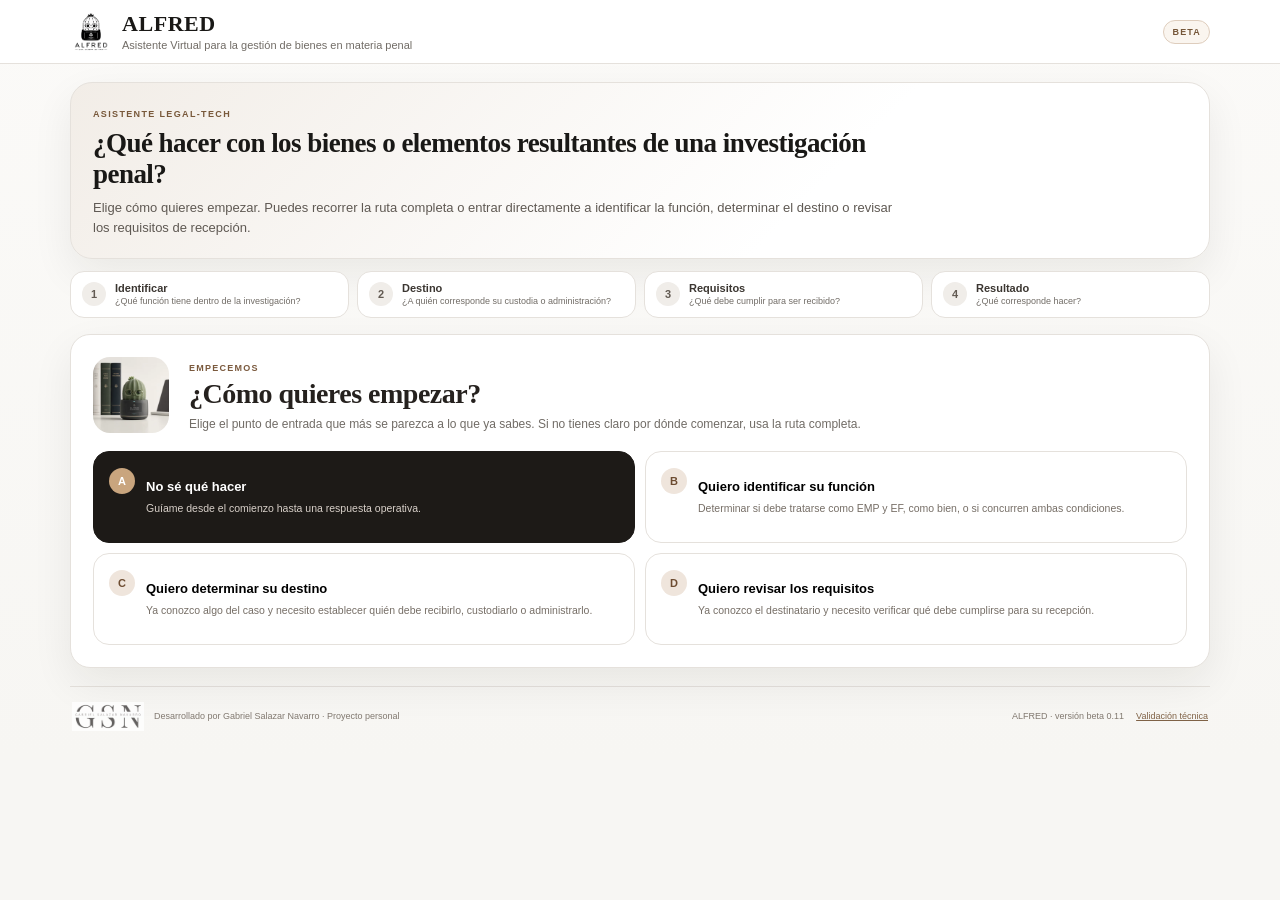
==== commit 1967fb46: "ALFRED_webapp_v16" ====
--- a/index.html
+++ b/index.html
@@ -165,7 +165,7 @@
 
   <footer class="footerBar">
     <div class="footerCredit"><img src="assets/gsn-logo.webp" alt="Gabriel Salazar Navarro" class="footerLogo"><span>Desarrollado por Gabriel Salazar Navarro · Proyecto personal</span></div>
-    <div class="footerMeta"><span>ALFRED · versión beta 0.10</span><button id="testsBtn" class="footerLink" type="button">Validación técnica</button></div>
+    <div class="footerMeta"><span>ALFRED · versión beta 0.11</span><button id="testsBtn" class="footerLink" type="button">Validación técnica</button></div>
   </footer>
 </div>
 
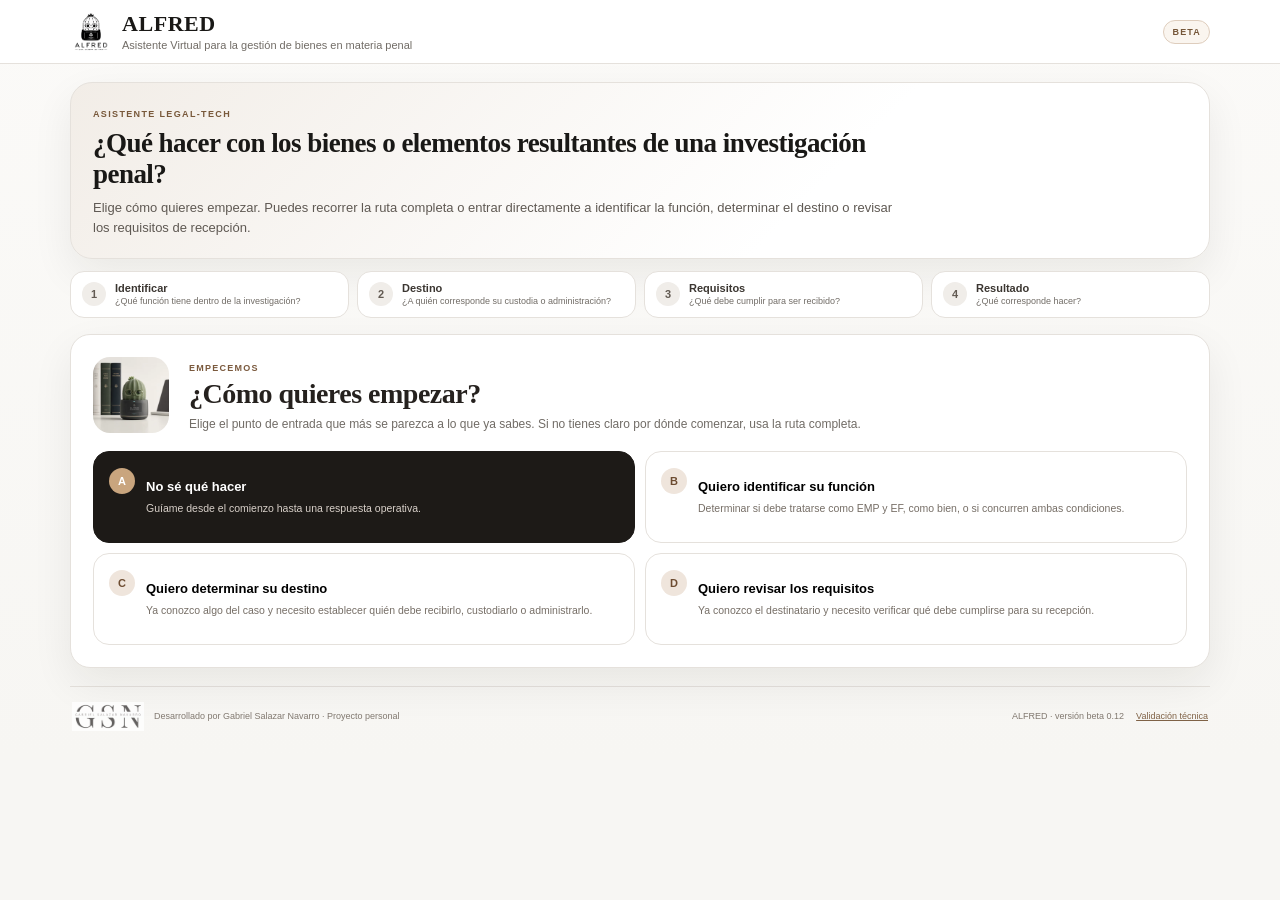
==== commit b55f74e4: "ALFRED_webapp_v17_AUDITADA" ====
--- a/index.html
+++ b/index.html
@@ -165,7 +165,7 @@
 
   <footer class="footerBar">
     <div class="footerCredit"><img src="assets/gsn-logo.webp" alt="Gabriel Salazar Navarro" class="footerLogo"><span>Desarrollado por Gabriel Salazar Navarro · Proyecto personal</span></div>
-    <div class="footerMeta"><span>ALFRED · versión beta 0.11</span><button id="testsBtn" class="footerLink" type="button">Validación técnica</button></div>
+    <div class="footerMeta"><span>ALFRED · versión beta 0.12</span><button id="testsBtn" class="footerLink" type="button">Validación técnica</button></div>
   </footer>
 </div>
 
